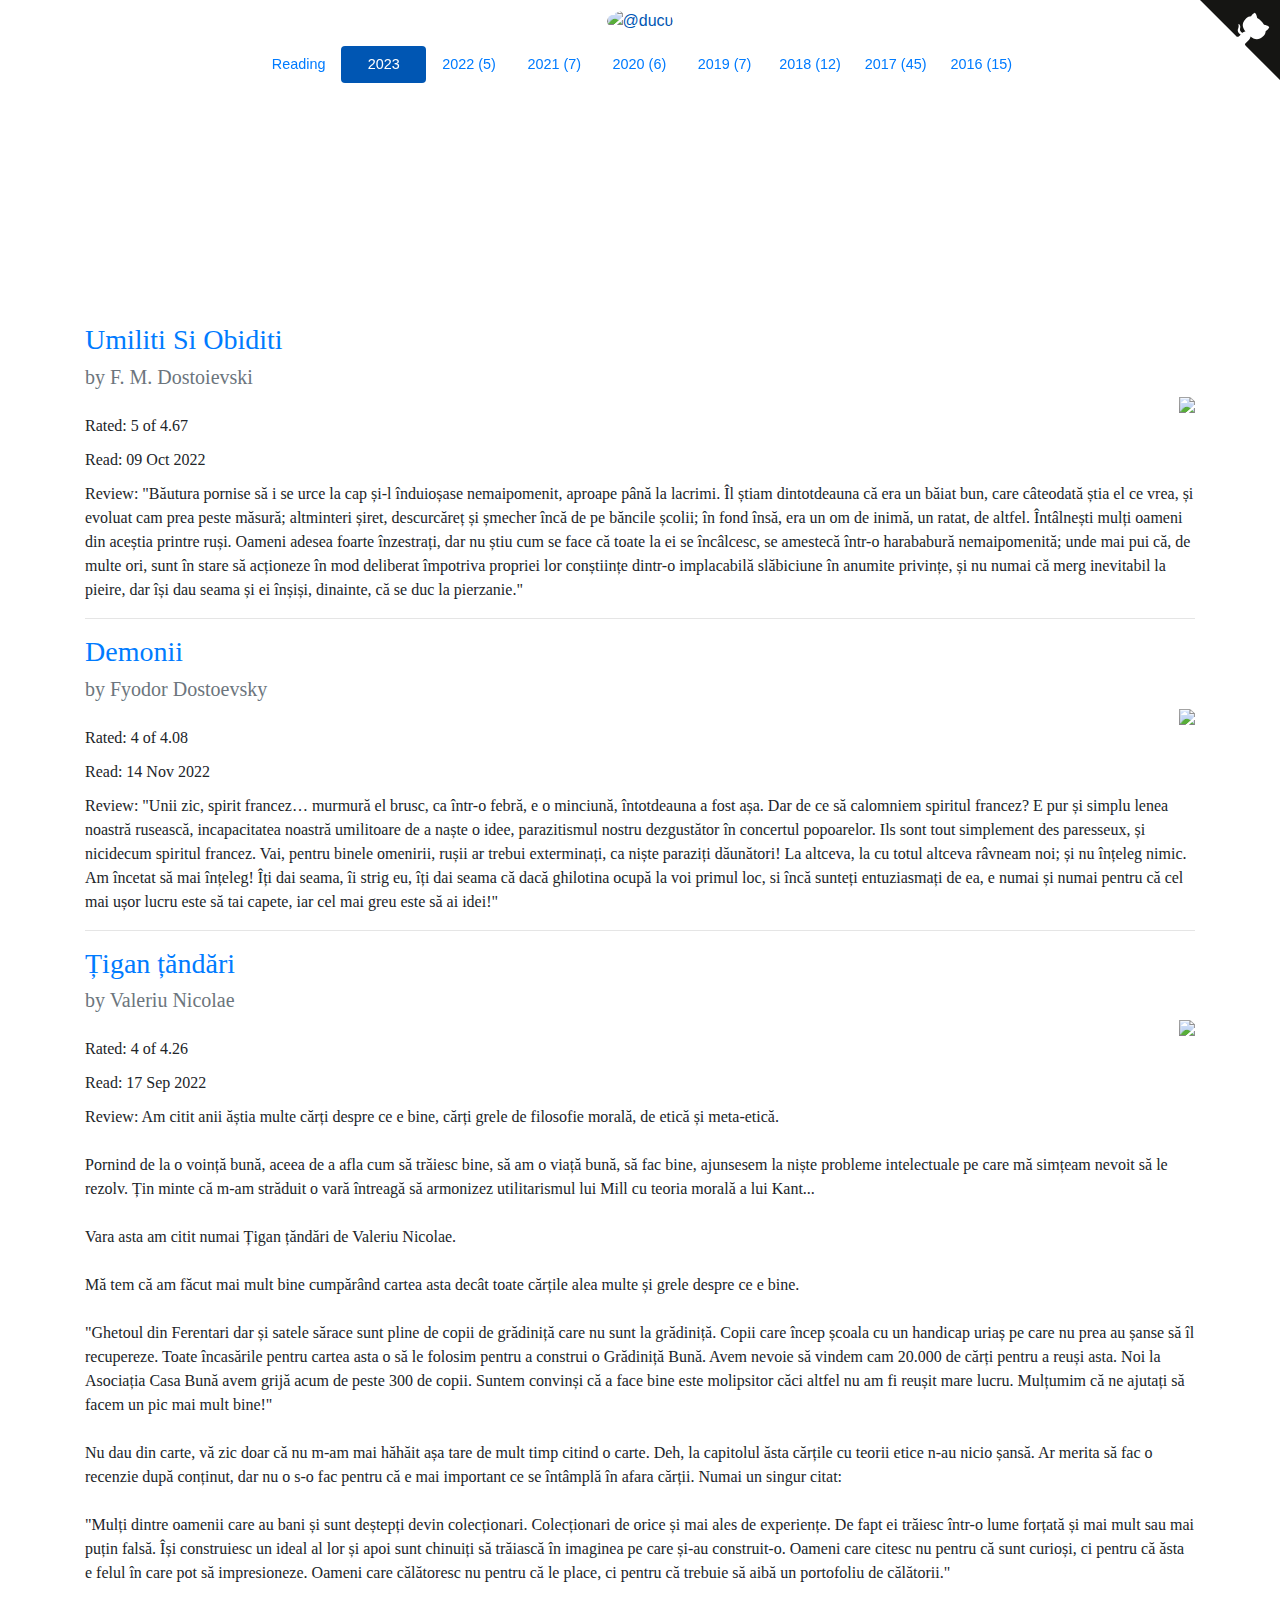
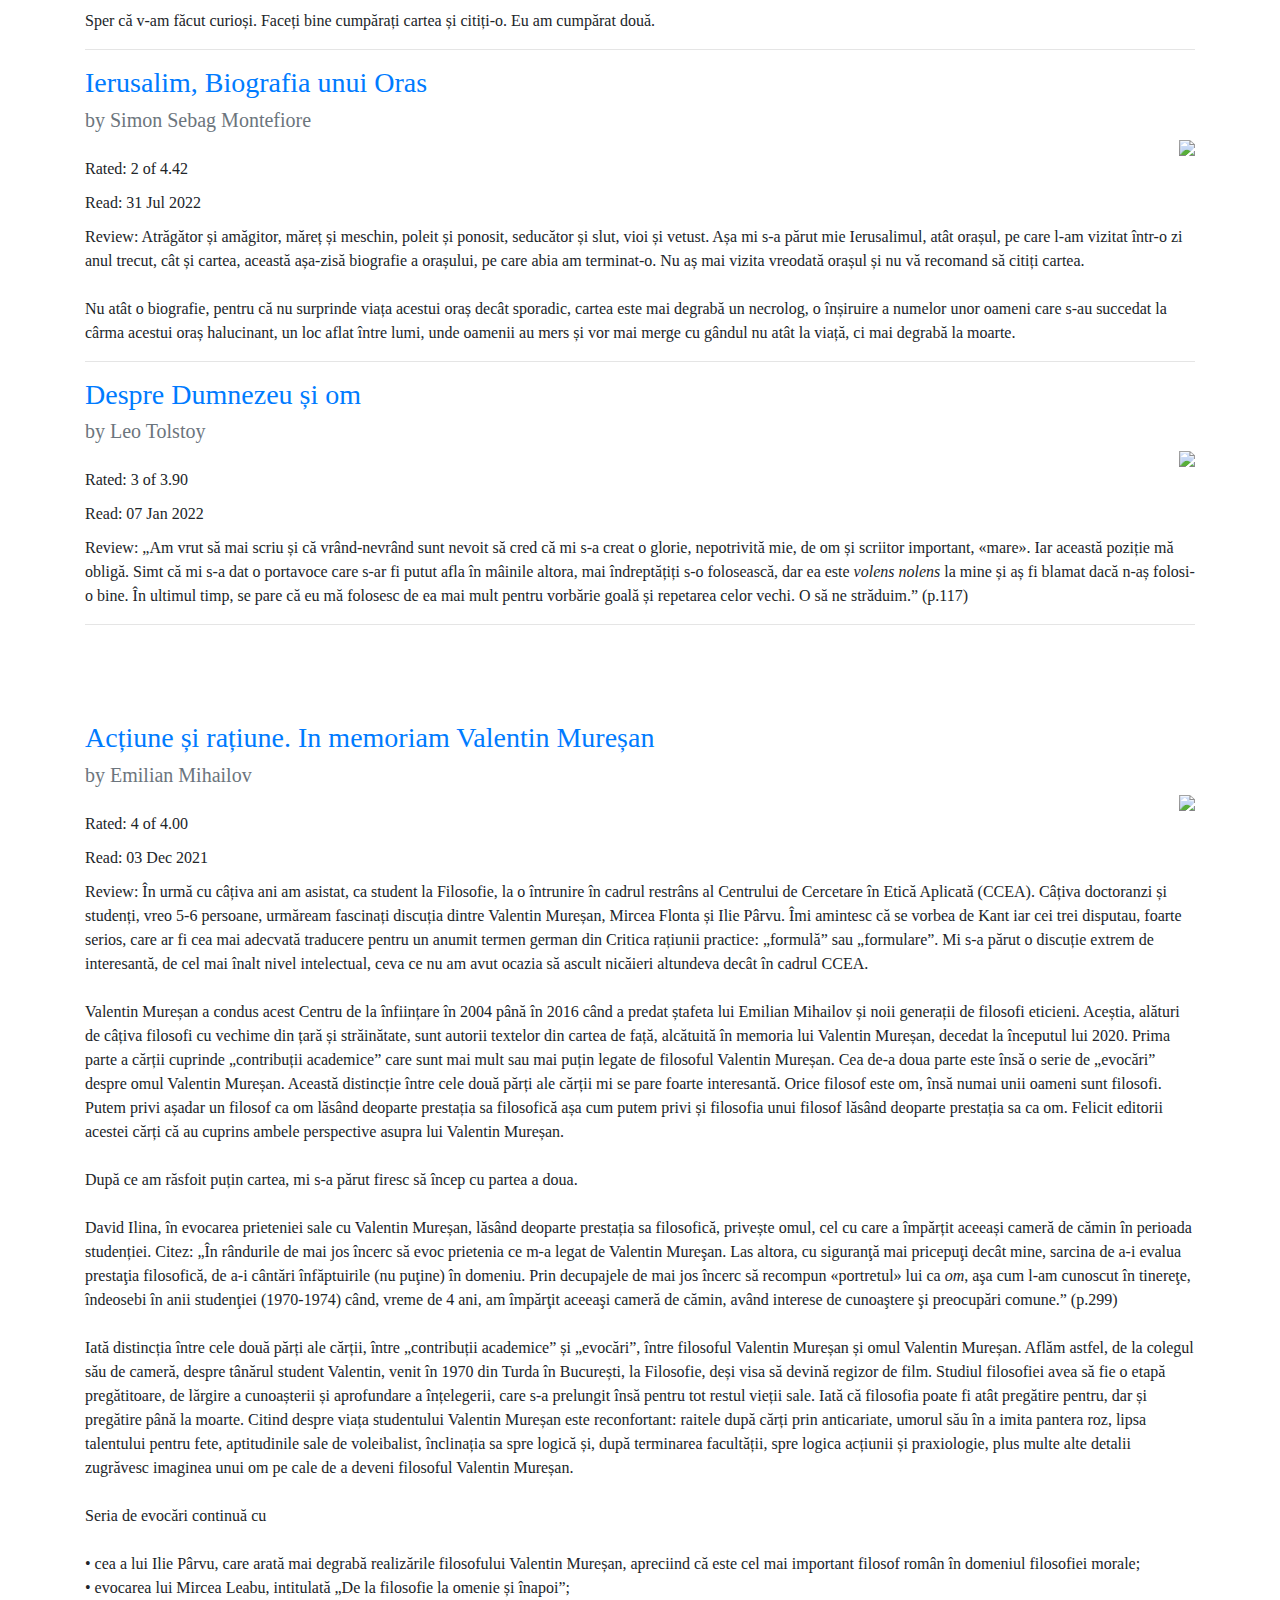
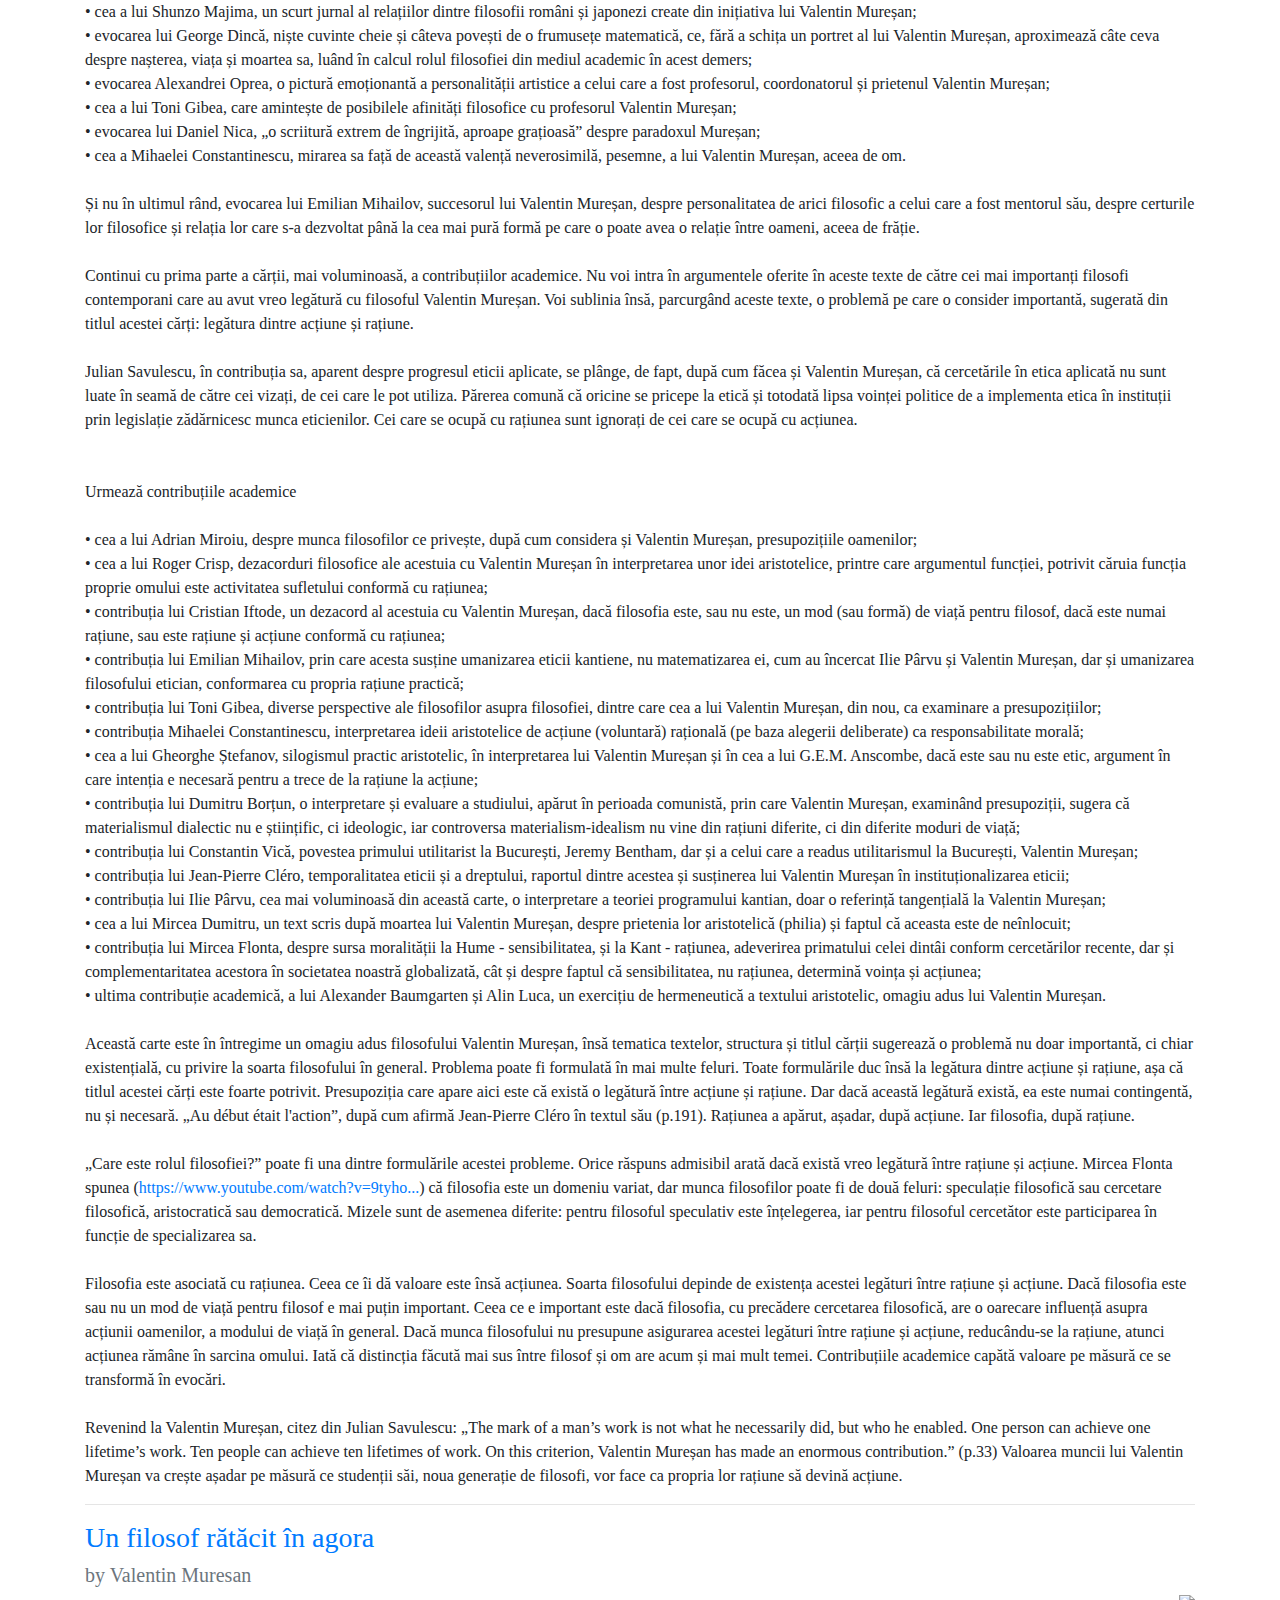
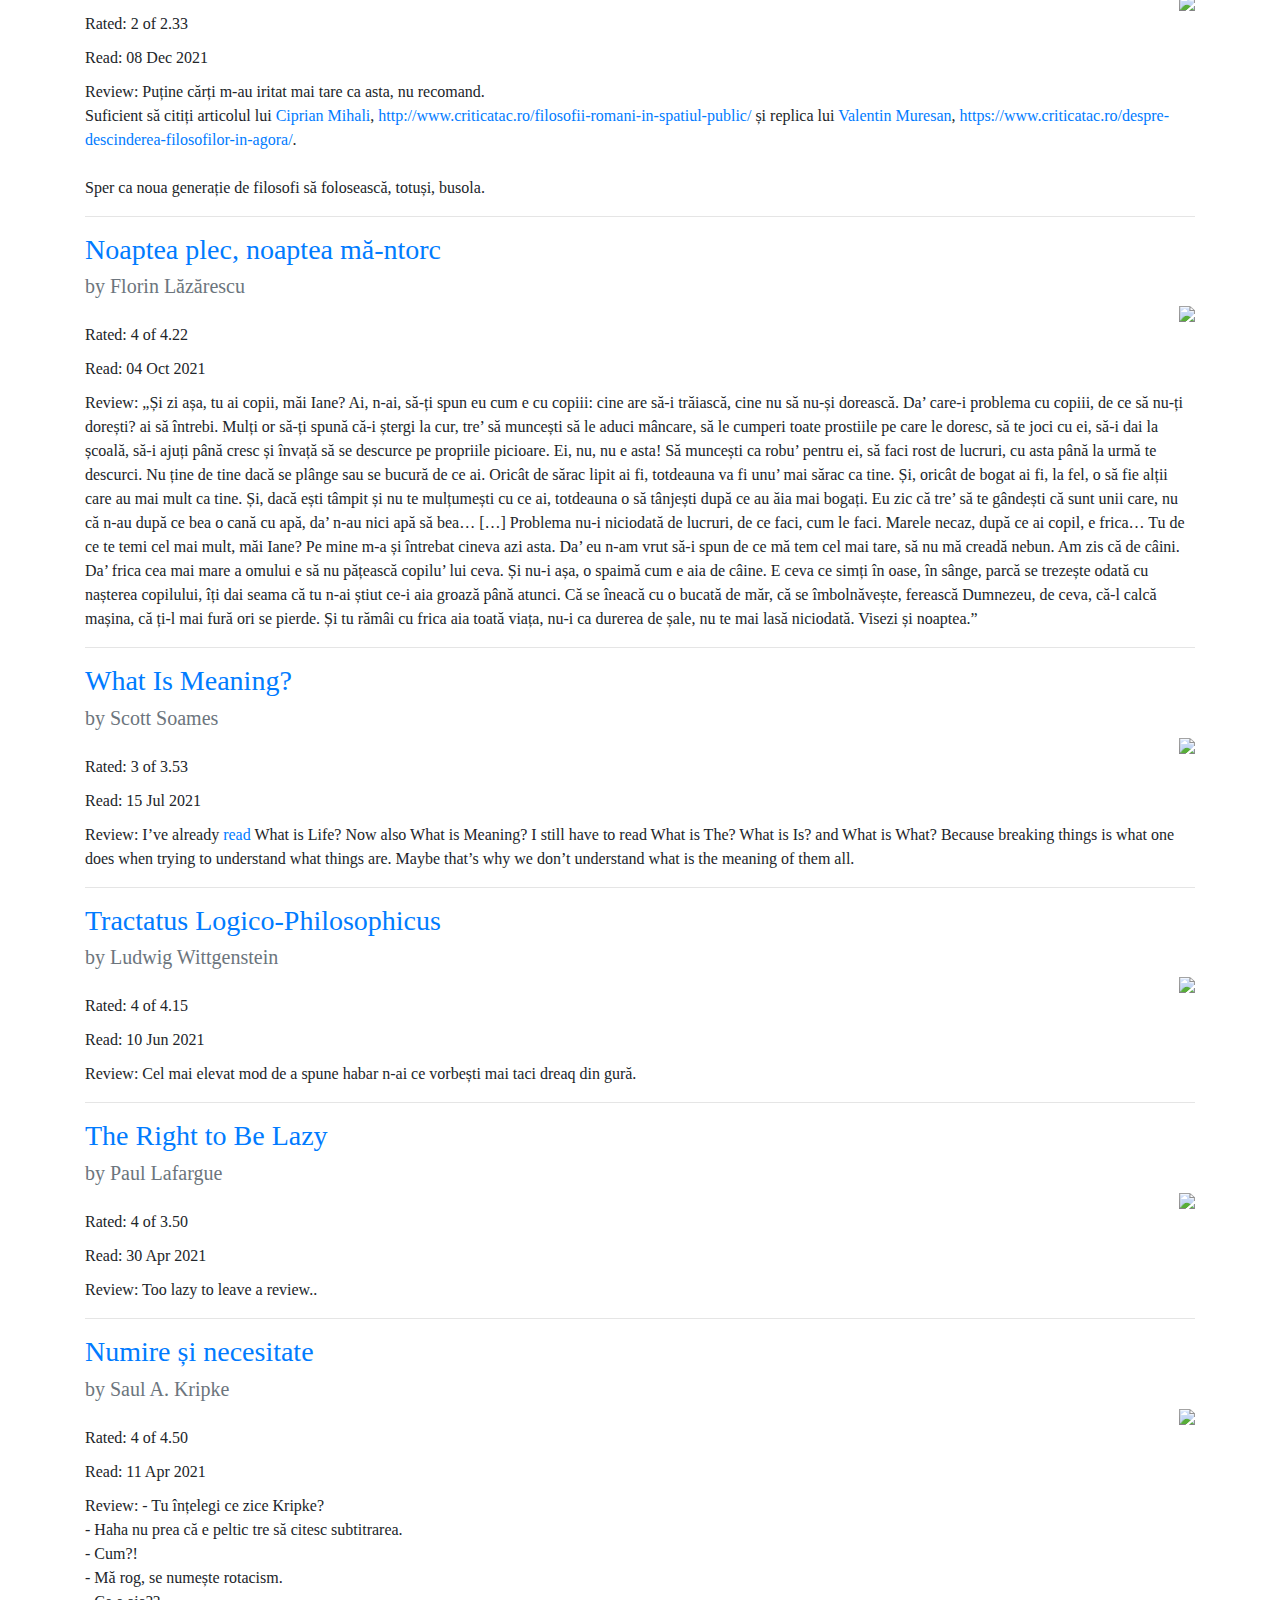
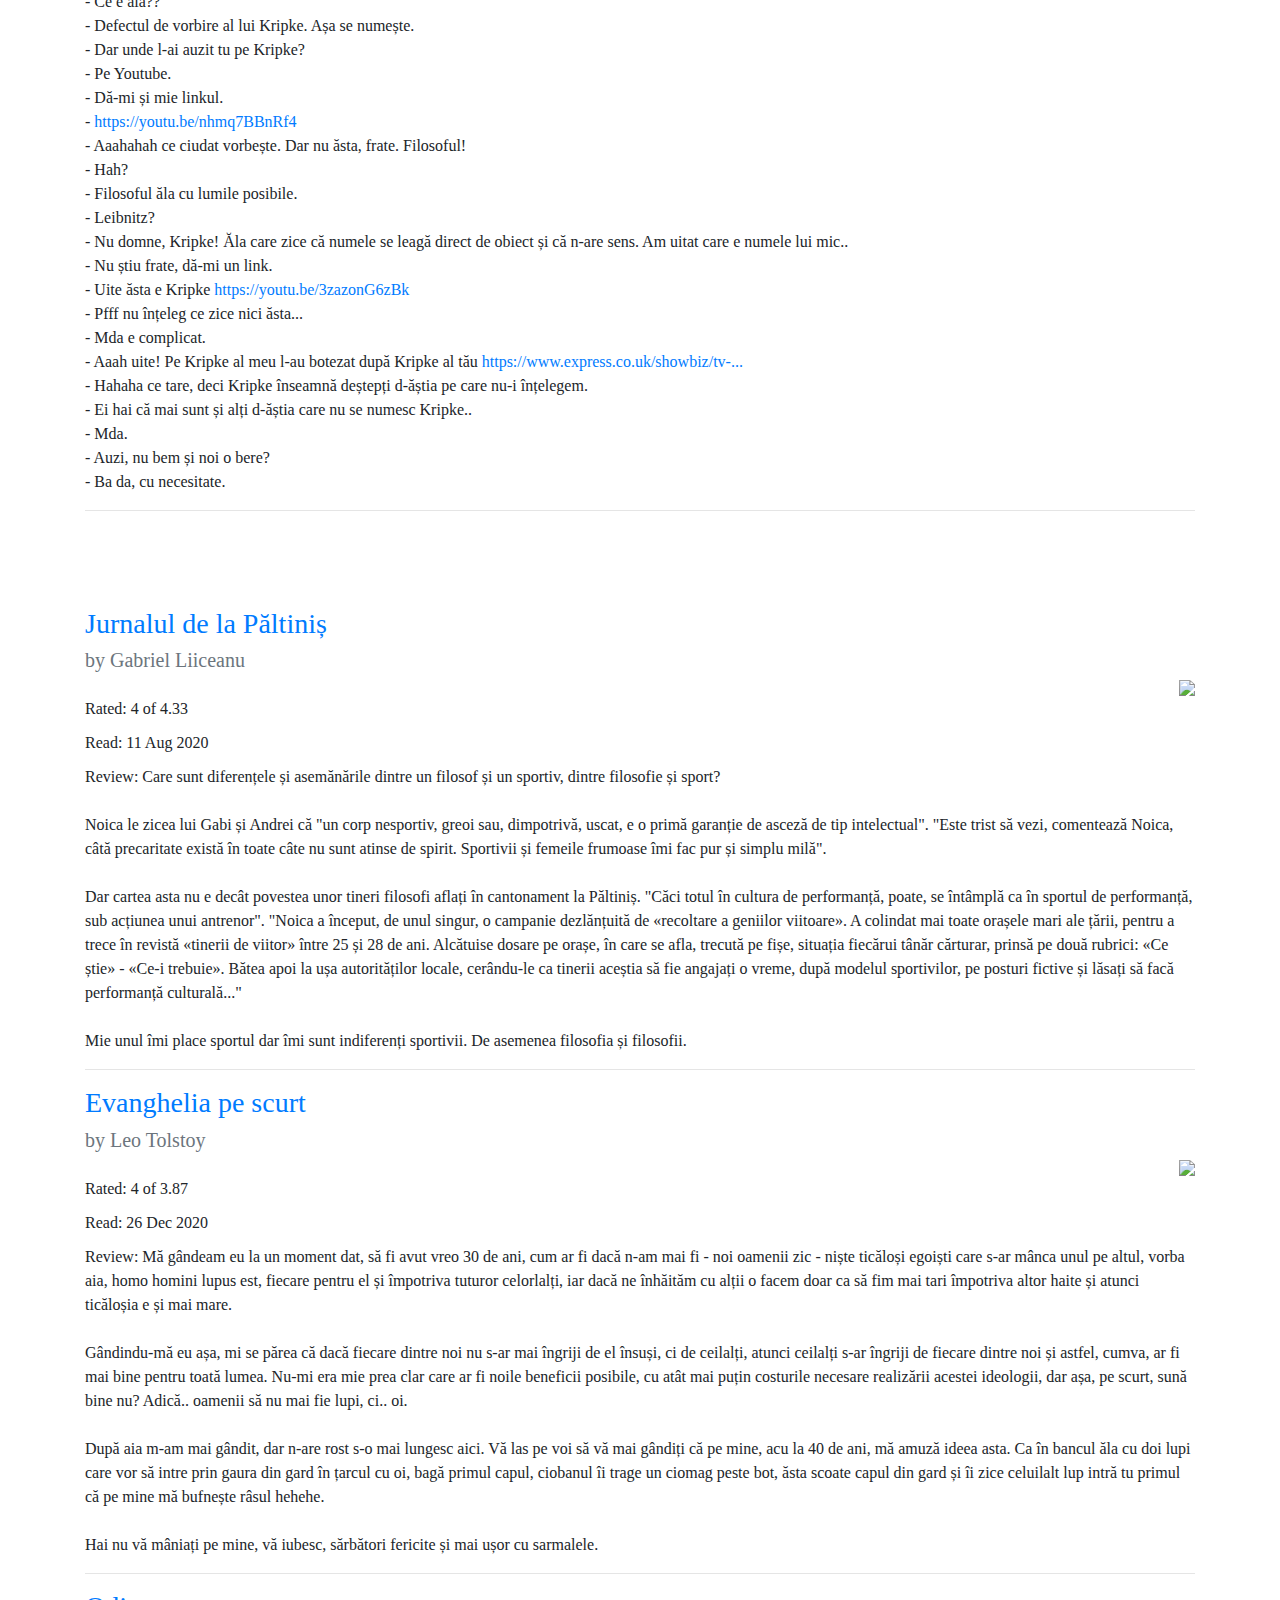
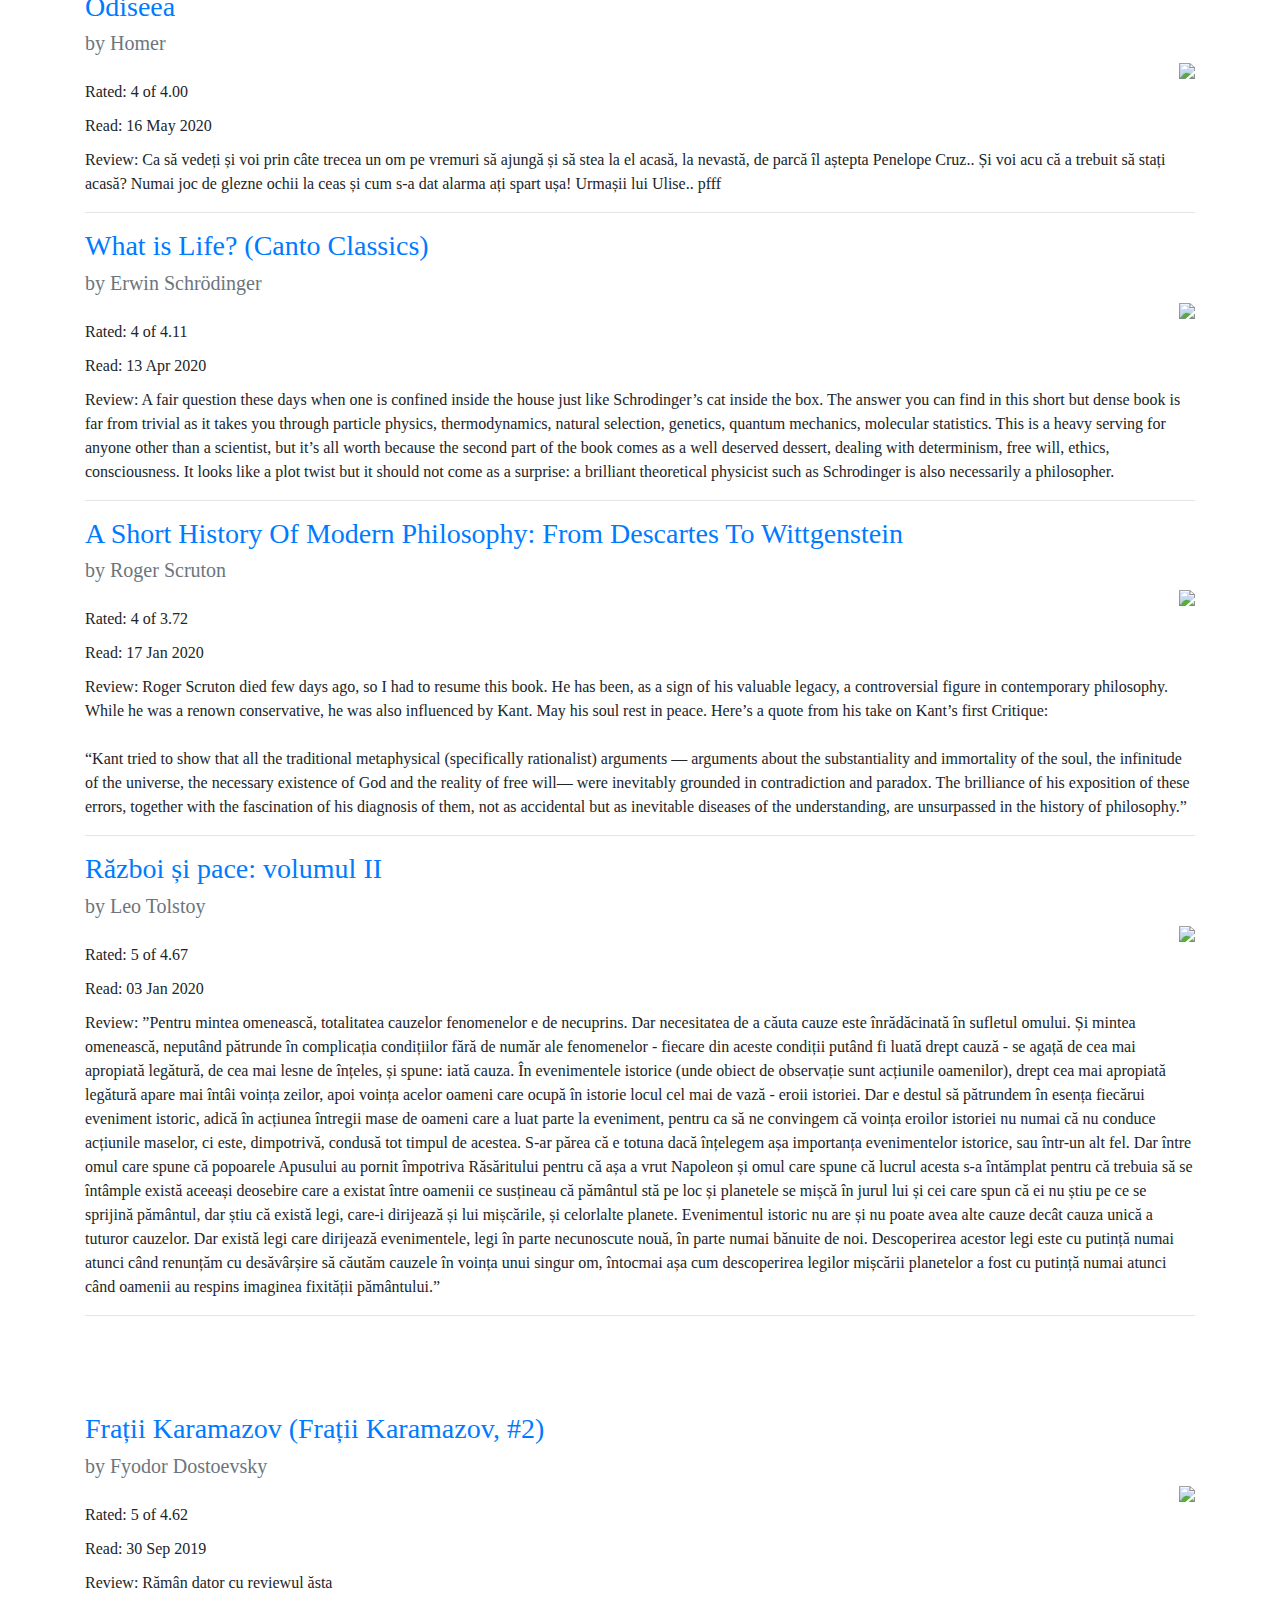
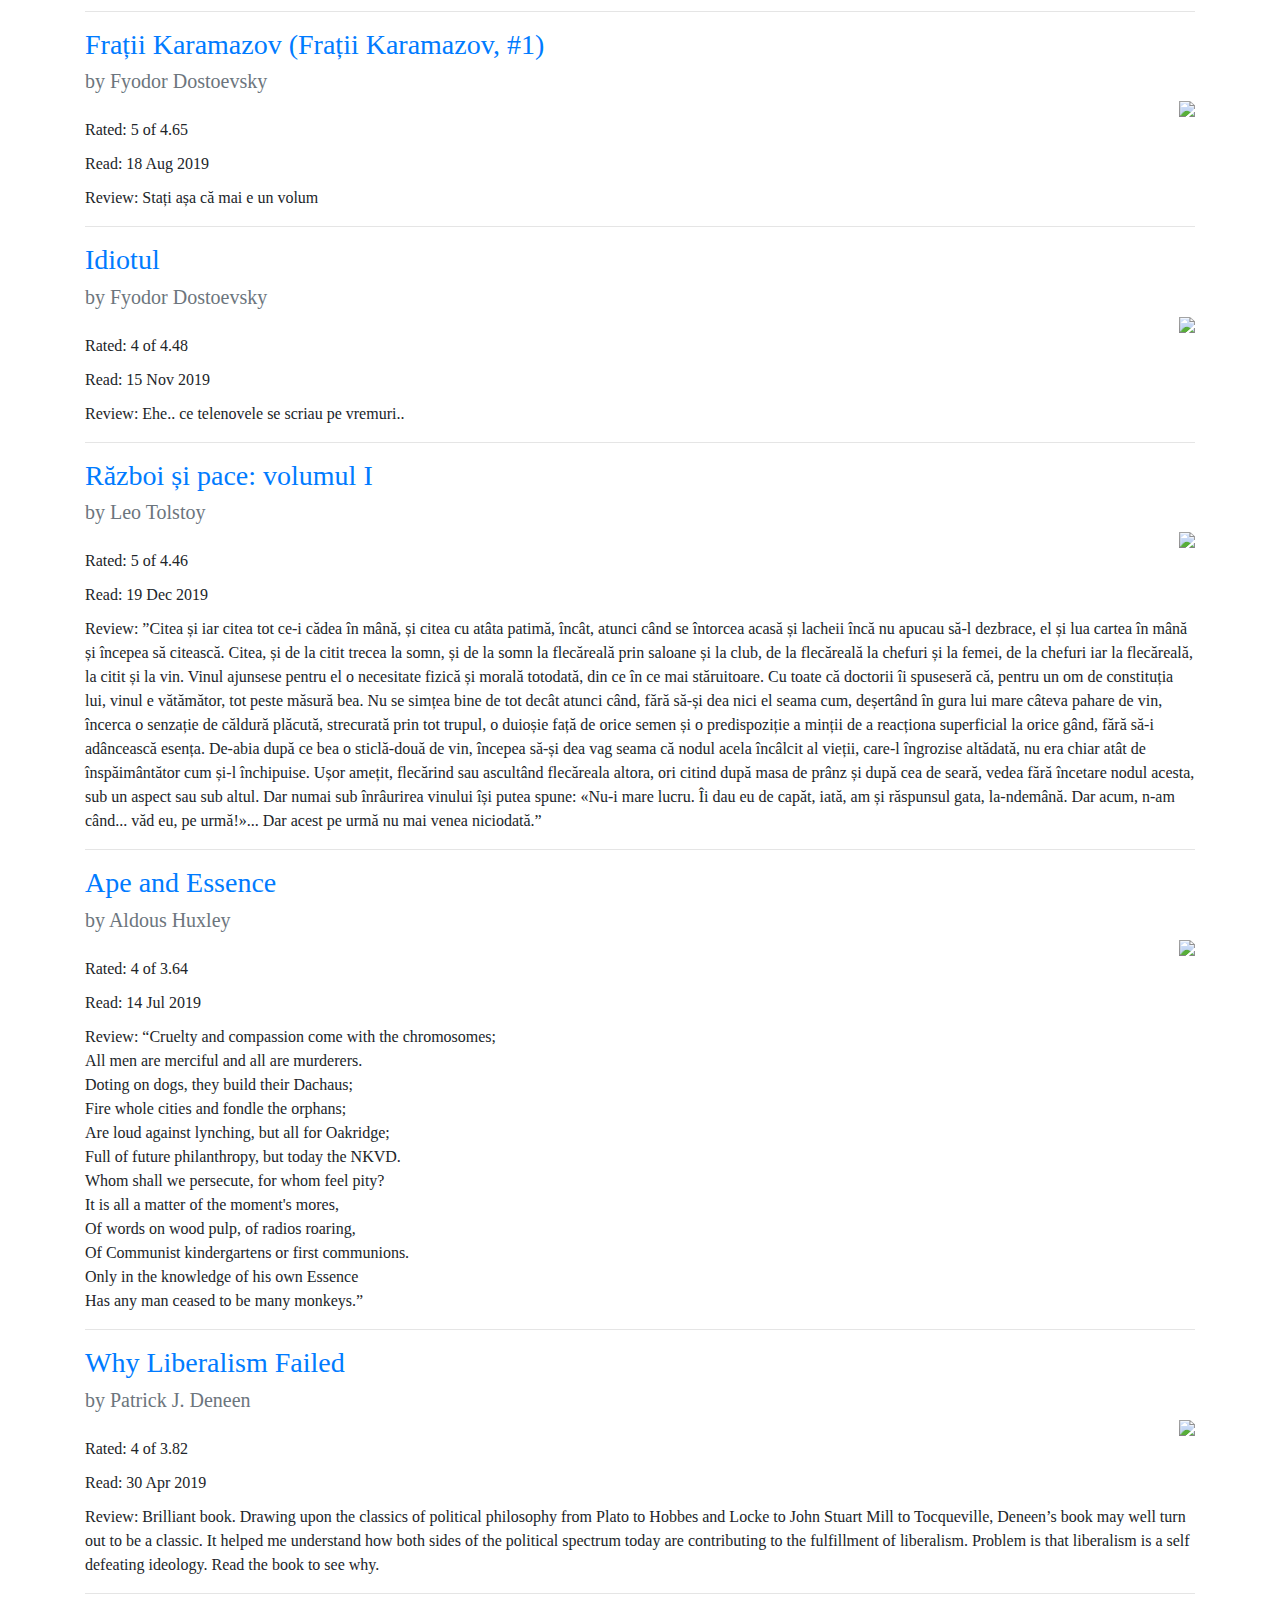
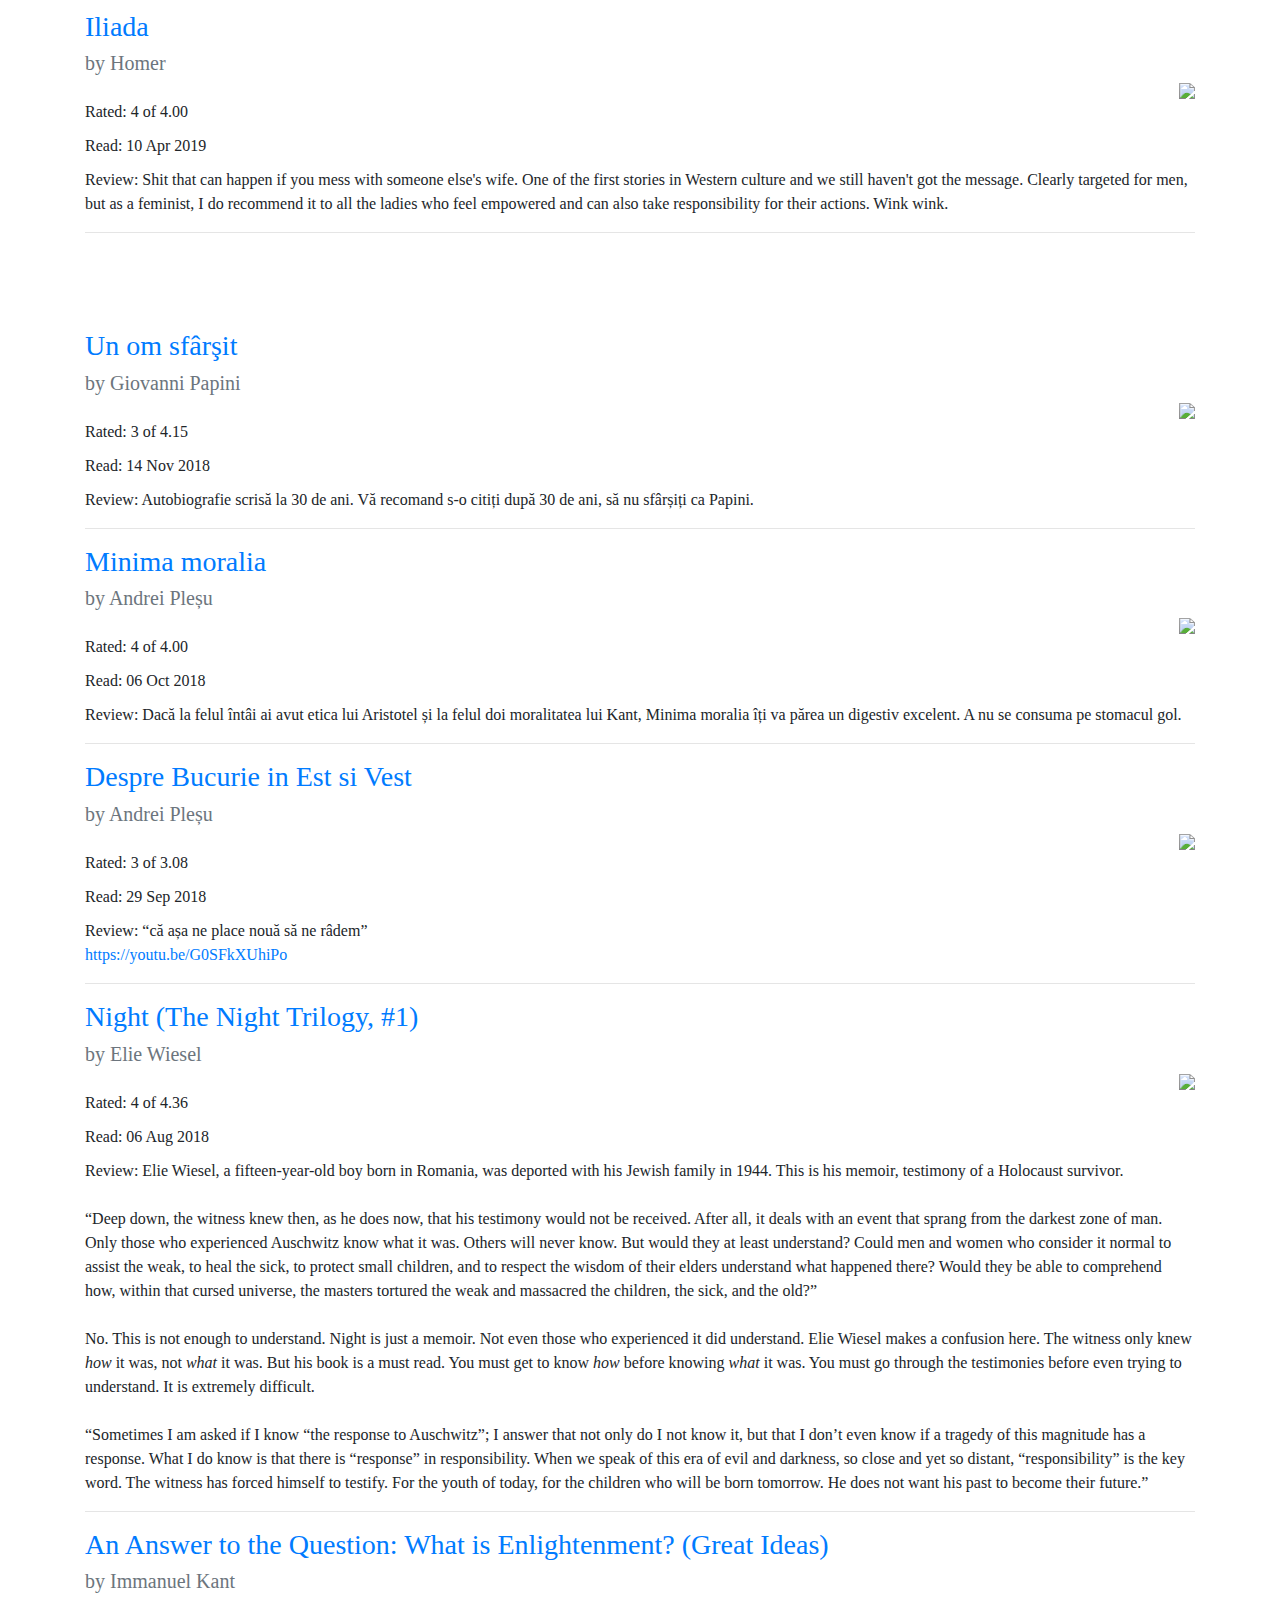
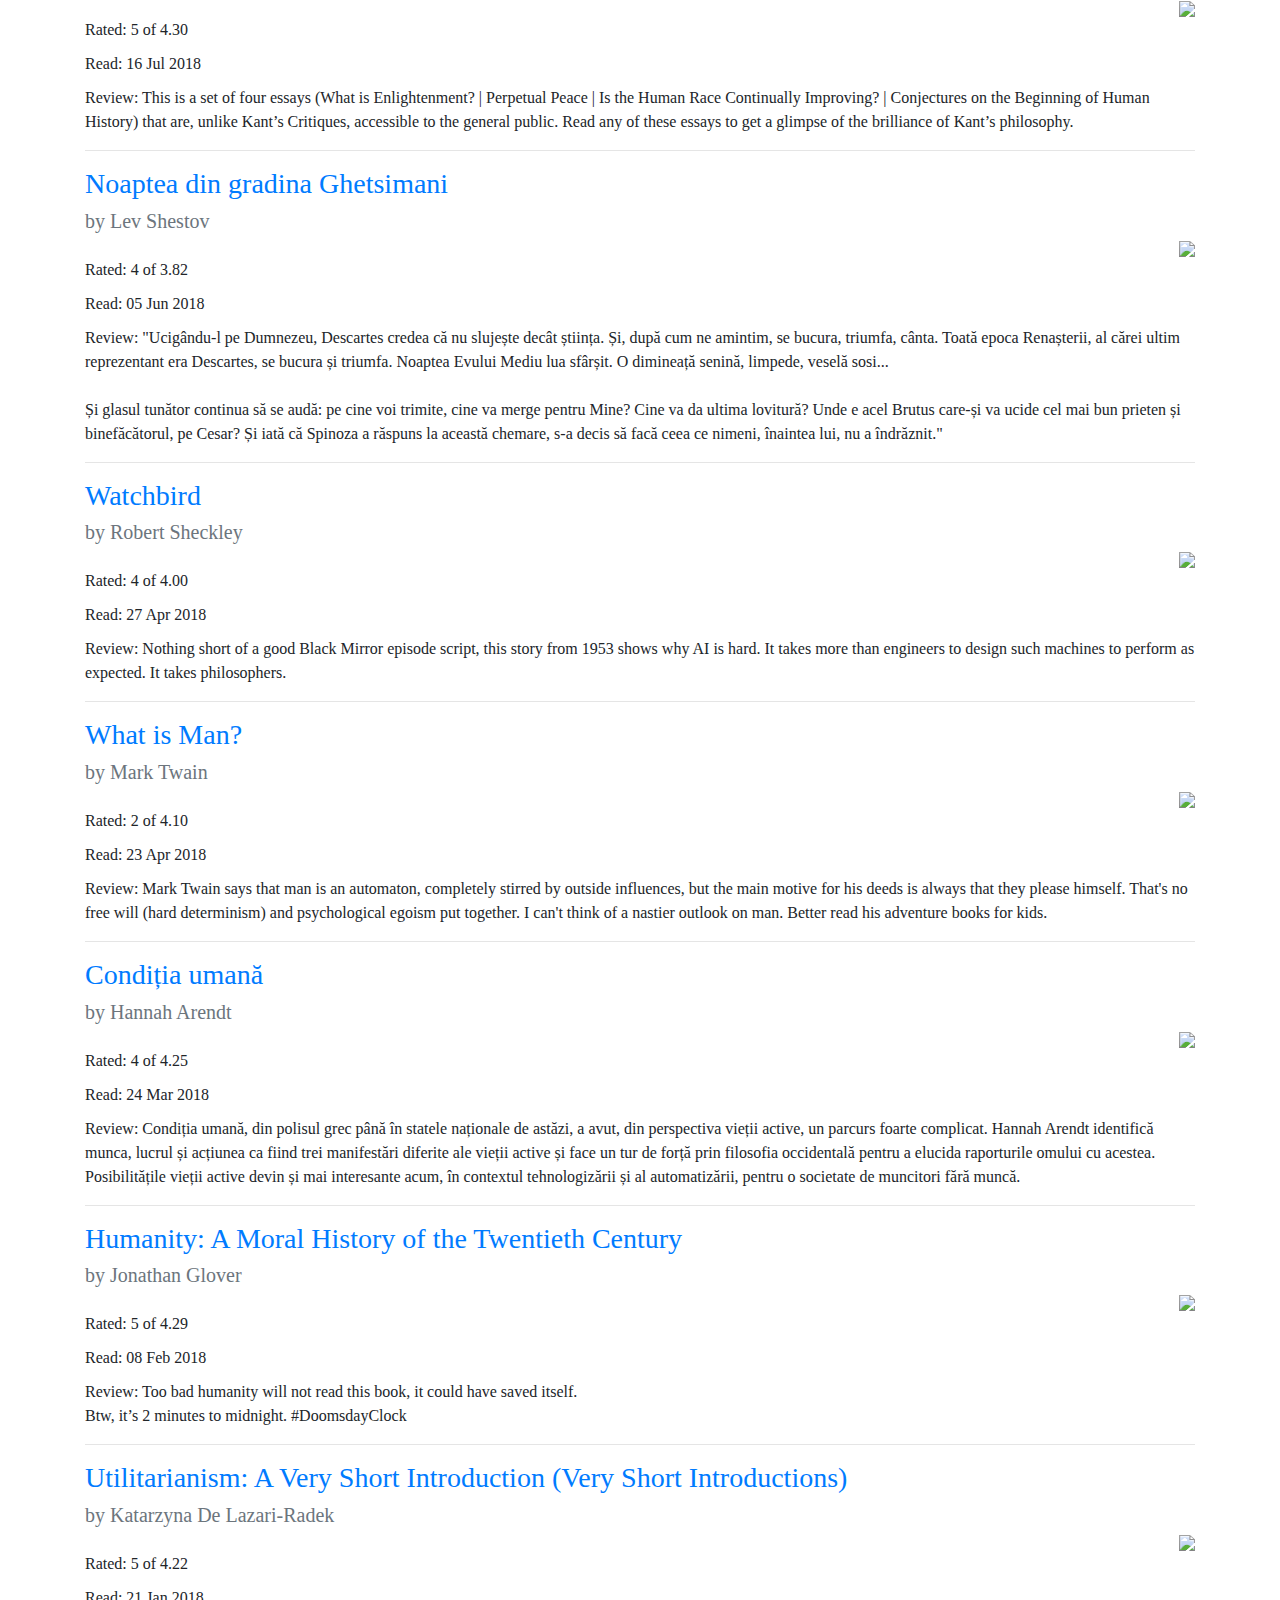
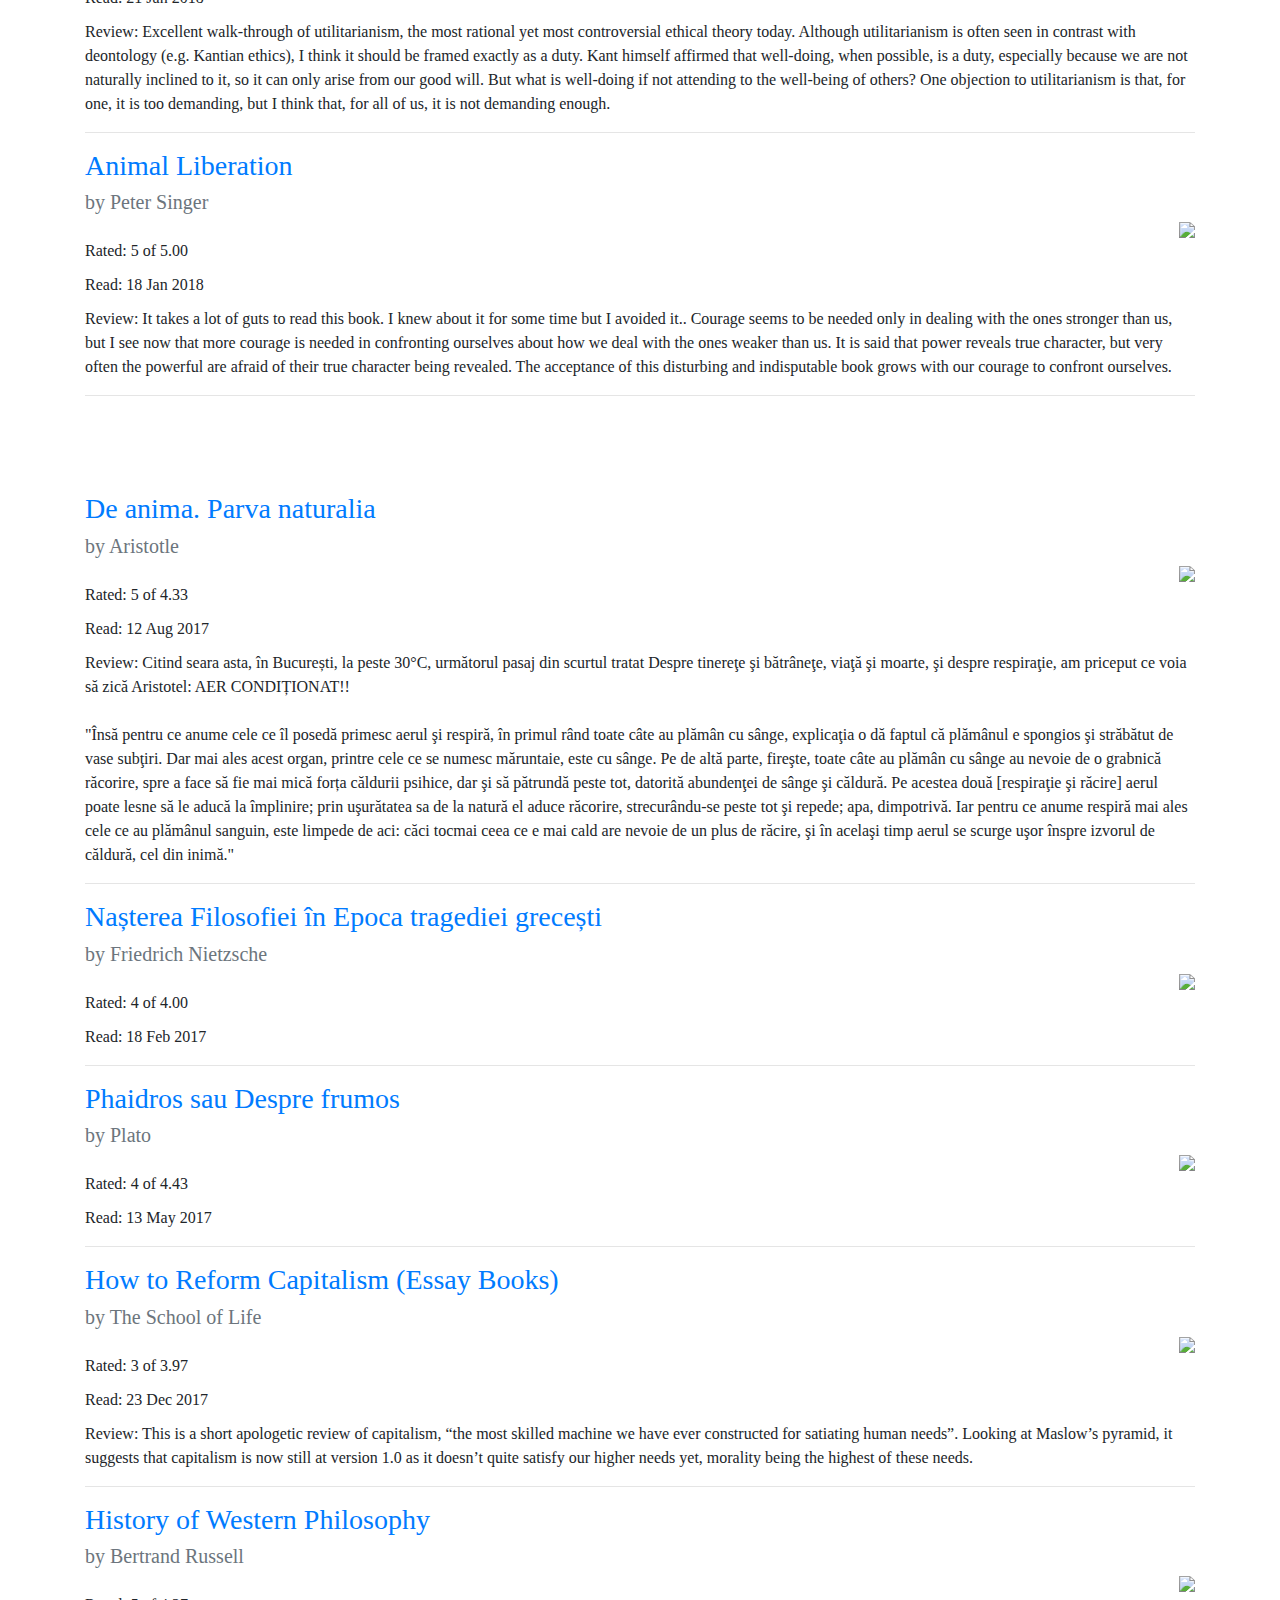
==== index.html @ 692a6566 "Local historical rss data" ====
<!doctype html>
<html lang="en">
  <head>
    <!-- Required meta tags -->
    <meta charset="utf-8">
    <meta name="viewport" content="width=device-width, initial-scale=1, shrink-to-fit=no">
    <meta property="og:title" content="Reads by @ducu">
    <meta property="og:description" content="Beautiful list of what I'm reading and my past reads. Data from Goodreads.">
    <meta property="og:image" content="https://ducu.github.io/reads/reads.png">
    <meta property="og:url" content="https://ducu.github.io/reads">
    <meta name="twitter:card" content="https://ducu.github.io/reads/reads.png">

    <link rel="shortcut icon" href="favicon.ico" type="image/x-icon">
    <link rel="icon" href="favicon.ico" type="image/x-icon">

    <!-- Bootstrap CSS -->
    <link rel="stylesheet" href="https://maxcdn.bootstrapcdn.com/bootstrap/4.0.0/css/bootstrap.min.css" integrity="sha384-Gn5384xqQ1aoWXA+058RXPxPg6fy4IWvTNh0E263XmFcJlSAwiGgFAW/dAiS6JXm" crossorigin="anonymous">
    <link rel="stylesheet" href="css/main.css">
    <title>Reads by @ducu</title>
    <script type="text/javascript">
      function corsProxy(url) {
        return "https://wm84ppmhak.eu-west-1.awsapprunner.com/" + url;
      }
      var template = "templates/items.xsl";
      var data = {
        //// i: ["sectionId", "xmlURL", "text"]
        0: ["currently", corsProxy("https://www.goodreads.com/review/list_rss/7653898?key=jKRjunRbdCP3r1O6CxQ4kJxlqobeeQw9tjQc2JtmMLqhFJBa&shelf=currently-reading"), "Reading"],
        1: ["2016", "data/2016.rss", "2016"],
        2: ["2017", "data/2017.rss", "2017"],
        3: ["2018", "data/2018.rss", "2018"],
        4: ["2019", "data/2019.rss", "2019"],
        5: ["2020", "data/2020.rss", "2020"],
        6: ["2021", "data/2021.rss", "2021"],
        7: ["2022", "data/2022.rss", "2022"],
        8: ["2023", corsProxy("https://www.goodreads.com/review/list_rss/7653898?key=jKRjunRbdCP3r1O6CxQ4kJxlqobeeQw9tjQc2JtmMLqhFJBa&shelf=2023"), "2023"]
      }
    </script>
  </head>
  <body>
    <a href="https://github.com/ducu/reads" class="github" aria-label="Fork me on GitHub">
      <!-- <img style="position: absolute; top: 0; right: 0; border: 0; z-index: 0" src="https://camo.githubusercontent.com/38ef81f8aca64bb9a64448d0d70f1308ef5341ab/68747470733a2f2f73332e616d617a6f6e6177732e636f6d2f6769746875622f726962626f6e732f666f726b6d655f72696768745f6461726b626c75655f3132313632312e706e67" alt="Fork me on GitHub" data-canonical-src="https://s3.amazonaws.com/github/ribbons/forkme_right_darkblue_121621.png"> -->
      <svg style="position: absolute; top: 0; right: 0; border: 0; z-index: 10; fill:#151513; color:#fff;" aria-hidden="true" width="80" height="80" viewBox="0 0 250 250">
        <path d="M0,0 L115,115 L130,115 L142,142 L250,250 L250,0 Z"></path>
        <path d="M128.3,109.0 C113.8,99.7 119.0,89.6 119.0,89.6 C122.0,82.7 120.5,78.6 120.5,78.6 C119.2,72.0 123.4,76.3 123.4,76.3 C127.3,80.9 125.5,87.3 125.5,87.3 C122.9,97.6 130.6,101.9 134.4,103.2" fill="currentColor" style="transform-origin: 130px 106px;"></path>
        <path d="M115.0,115.0 C114.9,115.1 118.7,116.5 119.8,115.4 L133.7,101.6 C136.9,99.2 139.9,98.4 142.2,98.6 C133.8,88.0 127.5,74.4 143.8,58.0 C148.5,53.4 154.0,51.2 159.7,51.0 C160.3,49.4 163.2,43.6 171.4,40.1 C171.4,40.1 176.1,42.5 178.8,56.2 C183.1,58.6 187.2,61.8 190.9,65.4 C194.5,69.0 197.7,73.2 200.1,77.6 C213.8,80.2 216.3,84.9 216.3,84.9 C212.7,93.1 206.9,96.0 205.4,96.6 C205.1,102.4 203.0,107.8 198.3,112.5 C181.9,128.9 168.3,122.5 157.7,114.1 C157.9,116.9 156.7,120.9 152.7,124.9 L141.0,136.5 C139.8,137.7 141.6,141.9 141.8,141.8 Z" fill="currentColor"></path>
      </svg>
    </a>

    <div id="mug" class="text-center">
      <a href="#" class="nav-link">
        <img class="rounded-circle" src="https://avatars3.githubusercontent.com/u/104093?s=40&v=4" title="@ducu" />
      </a>
    </div>

    <header id="header" class="sticky-top container scroll">
      <nav id="nav">
        <ul class="nav nav-pills nav-justified">
          <li id="item-currently" class="nav-item">
            <a class="nav-link" href="#currently">Reading</a>
          </li>
          <li id="item-2023" class="nav-item">
            <a class="nav-link" href="#2023">2023</a>
          </li>
          <li id="item-2022" class="nav-item">
            <a class="nav-link" href="#2022">2022</a>
          </li>
          <li id="item-2021" class="nav-item">
            <a class="nav-link" href="#2021">2021</a>
          </li>
          <li id="item-2020" class="nav-item">
            <a class="nav-link" href="#2020">2020</a>
          </li>
          <li id="item-2019" class="nav-item">
            <a class="nav-link" href="#2019">2019</a>
          </li>
          <li id="item-2018" class="nav-item">
            <a class="nav-link" href="#2018">2018</a>
          </li>
          <li id="item-2017" class="nav-item">
            <a class="nav-link" href="#2017">2017</a>
          </li>
          <li id="item-2016" class="nav-item">
            <a class="nav-link" href="#2016">2016</a>
          </li>
        </ul>
      </nav>
    </header>

    <div id="loading">
      <img class="position-absolute center" src="img/loading.gif" alt="..." />
      <!-- <p><small>Loading data from Goodreads</small><p> -->
    </div>

    <div id="sections" class="container">
      <div id="currently" class="section"></div>
      <div id="2023" class="section"></div>
      <div id="2022" class="section"></div>
      <div id="2021" class="section"></div>
      <div id="2020" class="section"></div>
      <div id="2019" class="section"></div>
      <div id="2018" class="section"></div>
      <div id="2017" class="section"></div>
      <div id="2016" class="section"></div>
    </div>

    <footer id="footer" class="fixed-bottom">
    </footer>

    <!-- Optional JavaScript -->
    <!-- jQuery first, then Popper.js, then Bootstrap JS -->
    <script src="https://ajax.googleapis.com/ajax/libs/jquery/3.2.1/jquery.min.js"></script>
    <!--<script src="https://code.jquery.com/jquery-3.2.1.slim.min.js" integrity="sha384-KJ3o2DKtIkvYIK3UENzmM7KCkRr/rE9/Qpg6aAZGJwFDMVNA/GpGFF93hXpG5KkN" crossorigin="anonymous"></script>-->
    <script src="https://cdnjs.cloudflare.com/ajax/libs/popper.js/1.12.9/umd/popper.min.js" integrity="sha384-ApNbgh9B+Y1QKtv3Rn7W3mgPxhU9K/ScQsAP7hUibX39j7fakFPskvXusvfa0b4Q" crossorigin="anonymous"></script>
    <script src="https://maxcdn.bootstrapcdn.com/bootstrap/4.0.0/js/bootstrap.min.js" integrity="sha384-JZR6Spejh4U02d8jOt6vLEHfe/JQGiRRSQQxSfFWpi1MquVdAyjUar5+76PVCmYl" crossorigin="anonymous"></script>

    <script type="text/javascript">
      $(document).ajaxStart(function() {
        $("#loading").show();
      });

      $(document).ajaxStop(function() {
        $("body").scrollspy({ target: "#nav", offset: 200 })
        $("#loading").css("visibility", "hidden"); // hide(); // last time
      });

      $.get(template, function(xslDoc) {
        var xslProcessor = new XSLTProcessor();
        xslProcessor.importStylesheet(xslDoc);

        var xmlRequests = $.map(data,
          function(a, i) { return $.get(a[1]); });
        var showData = new Array();
        var showDataFactory = function(data, i) {
          return function(xmlDoc) {
            var sectionId = data[i][0];
            var text = data[i][2];
            var fragment = xslProcessor.transformToFragment(xmlDoc, document);
            var count = fragment.firstChild.childElementCount;

            $("#item-" + sectionId + " a").text(
              text + " " + "(" + count + ")");
            $("#" + sectionId).append(fragment);
          }
        }

        for (var i = 0; i < xmlRequests.length; i++) {
          showData[i] = showDataFactory(data, i);
          xmlRequests[i].done(showData[i]);
        }
      });
    </script>
  </body>
</html>
---- css/main.css ----
/*
 * General
 * --------------------------------------------------
 */
body {
  position: relative;
}
.center {
  left: 0;
  right: 0;
  margin: auto;
}
.clear {
  clear: both;
}
/*
 * Header
 * --------------------------------------------------
 */
#header {
  z-index: 1;
  /* width: 100%; */
  padding: 5px;
  background-color: rgba(255,255,255,0.95);
}
#nav {
  max-width: 768px;
  margin: 0 auto;
  font-size: .9rem;
}
.nav {
  flex-wrap: nowrap;
}
.nav-link {
  padding: .5rem .75rem;
}
.nav-pills .nav-link.active, .nav-pills .show > .nav-link {
  background-color: #0056b3;
}
/*
https://iamsteve.me/blog/entry/horizontal-scrolling-responsive-menu
*/
.scroll {
  white-space: nowrap !important;
  overflow-x: auto !important;
  -webkit-overflow-scrolling: touch !important;
  -ms-overflow-style: -ms-autohiding-scrollbar !important;
}
.scroll::-webkit-scrollbar {
  display: none !important;
}
/*
 * Section
 * --------------------------------------------------
*/
#sections {
}
.section {
  padding-top: 75px;
  padding-bottom: 5px;
}
.items {
  list-style: none;
  -webkit-padding-start: 0;
}
/*
 * Item
 * --------------------------------------------------
*/
.item {
  font-family: "Merriweather", Georgia, "Times New Roman", serif;
}
.item img {
  float: right;
}
.item p {
  margin-bottom: 10px;
}
.item img {
  padding-left: 5px;
}
.about {
  margin-top: 25px;
}
.author_name {
  color: #6c757d;
}
/*
 * Footer
 * --------------------------------------------------
 */
#footer {
}

@media (prefers-color-scheme: dark) {
  body {
    background: #202224;
    color: #eee;
  }
  #header {
    background-color: rgba(32,34,36,0.95);
  }
}
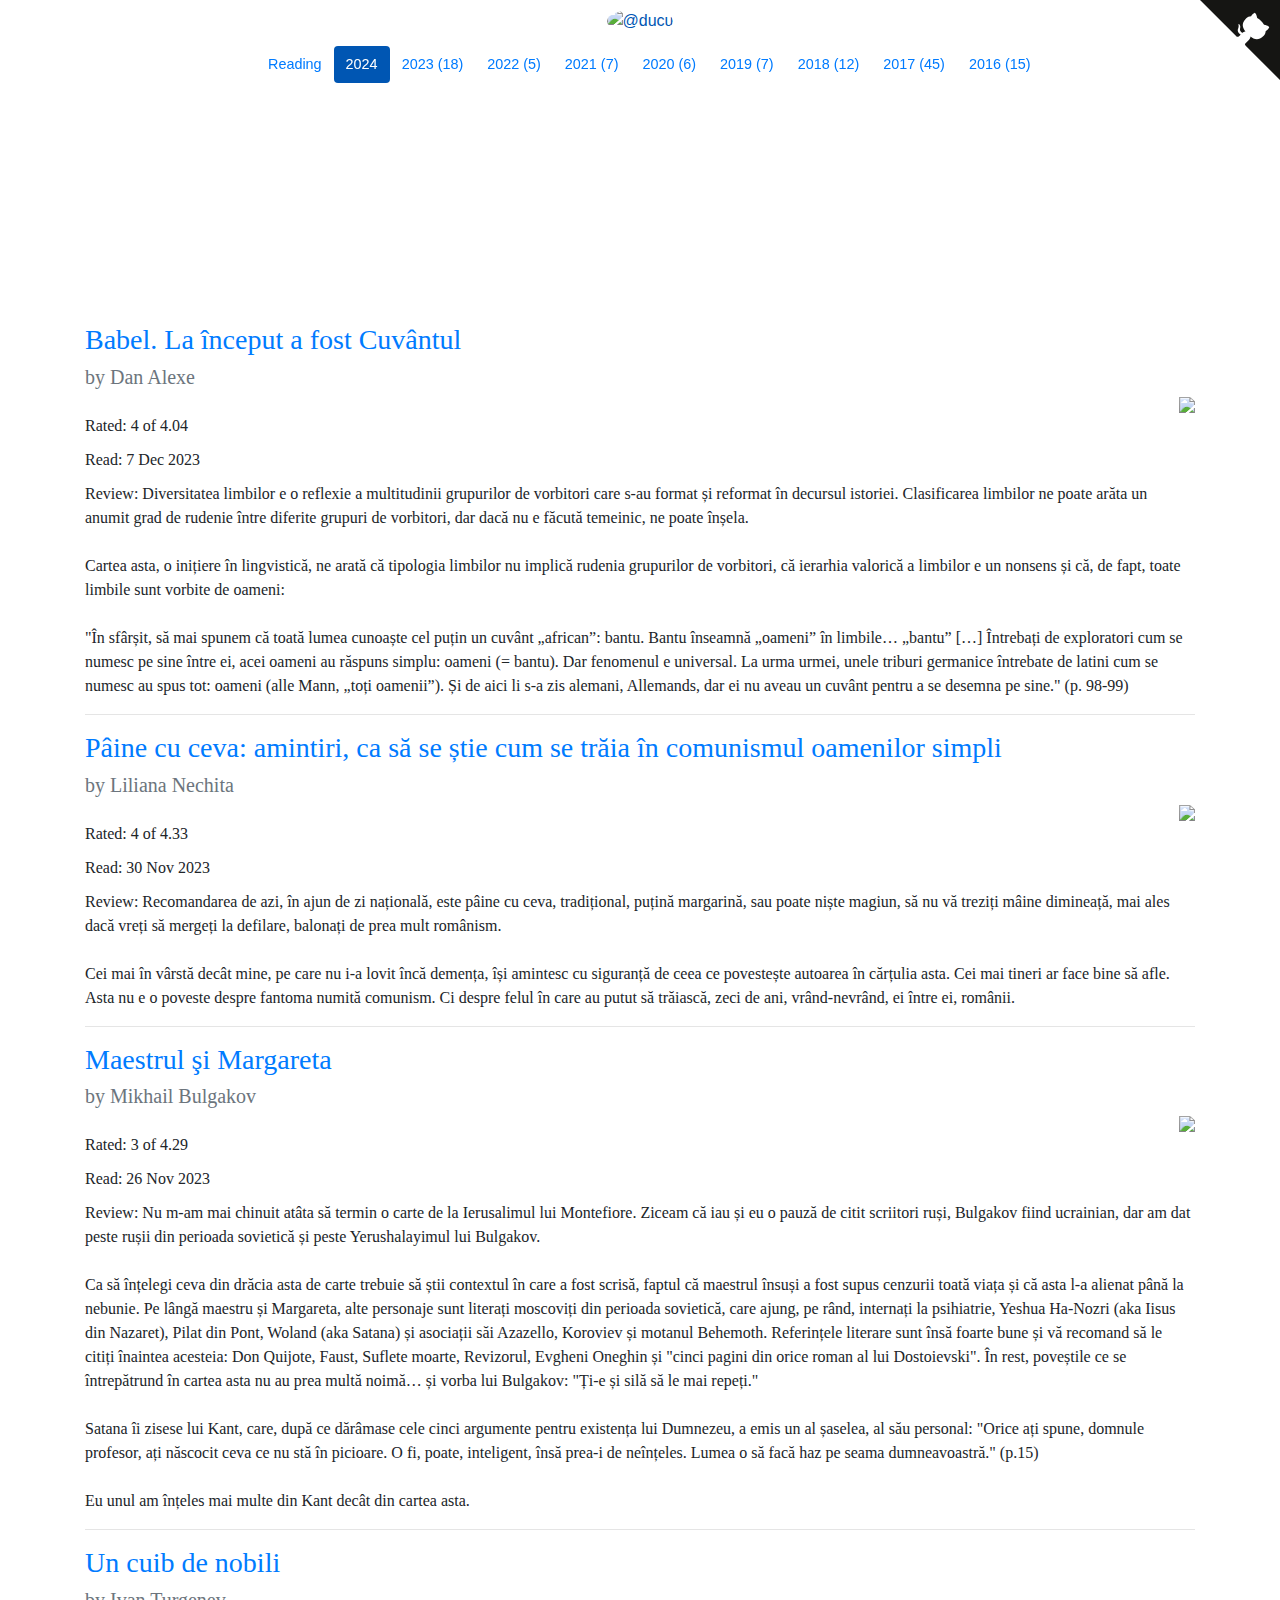
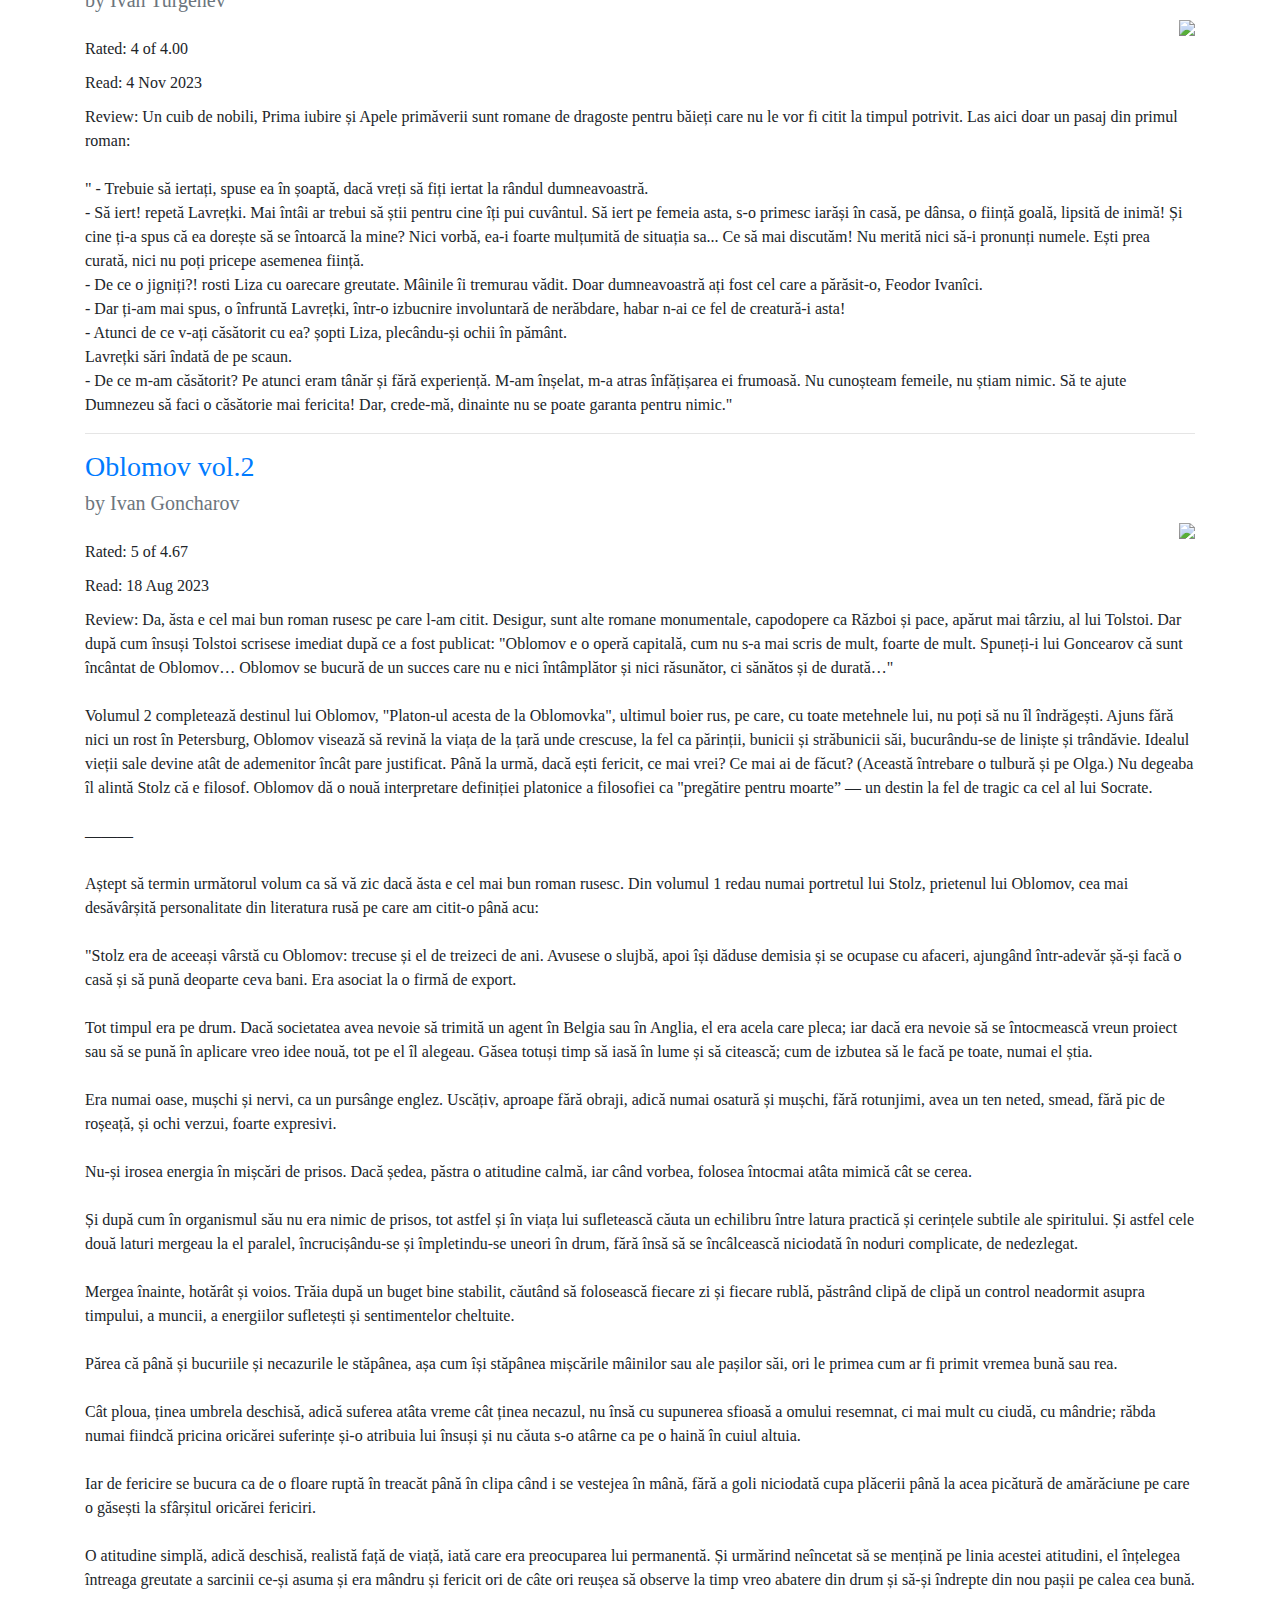
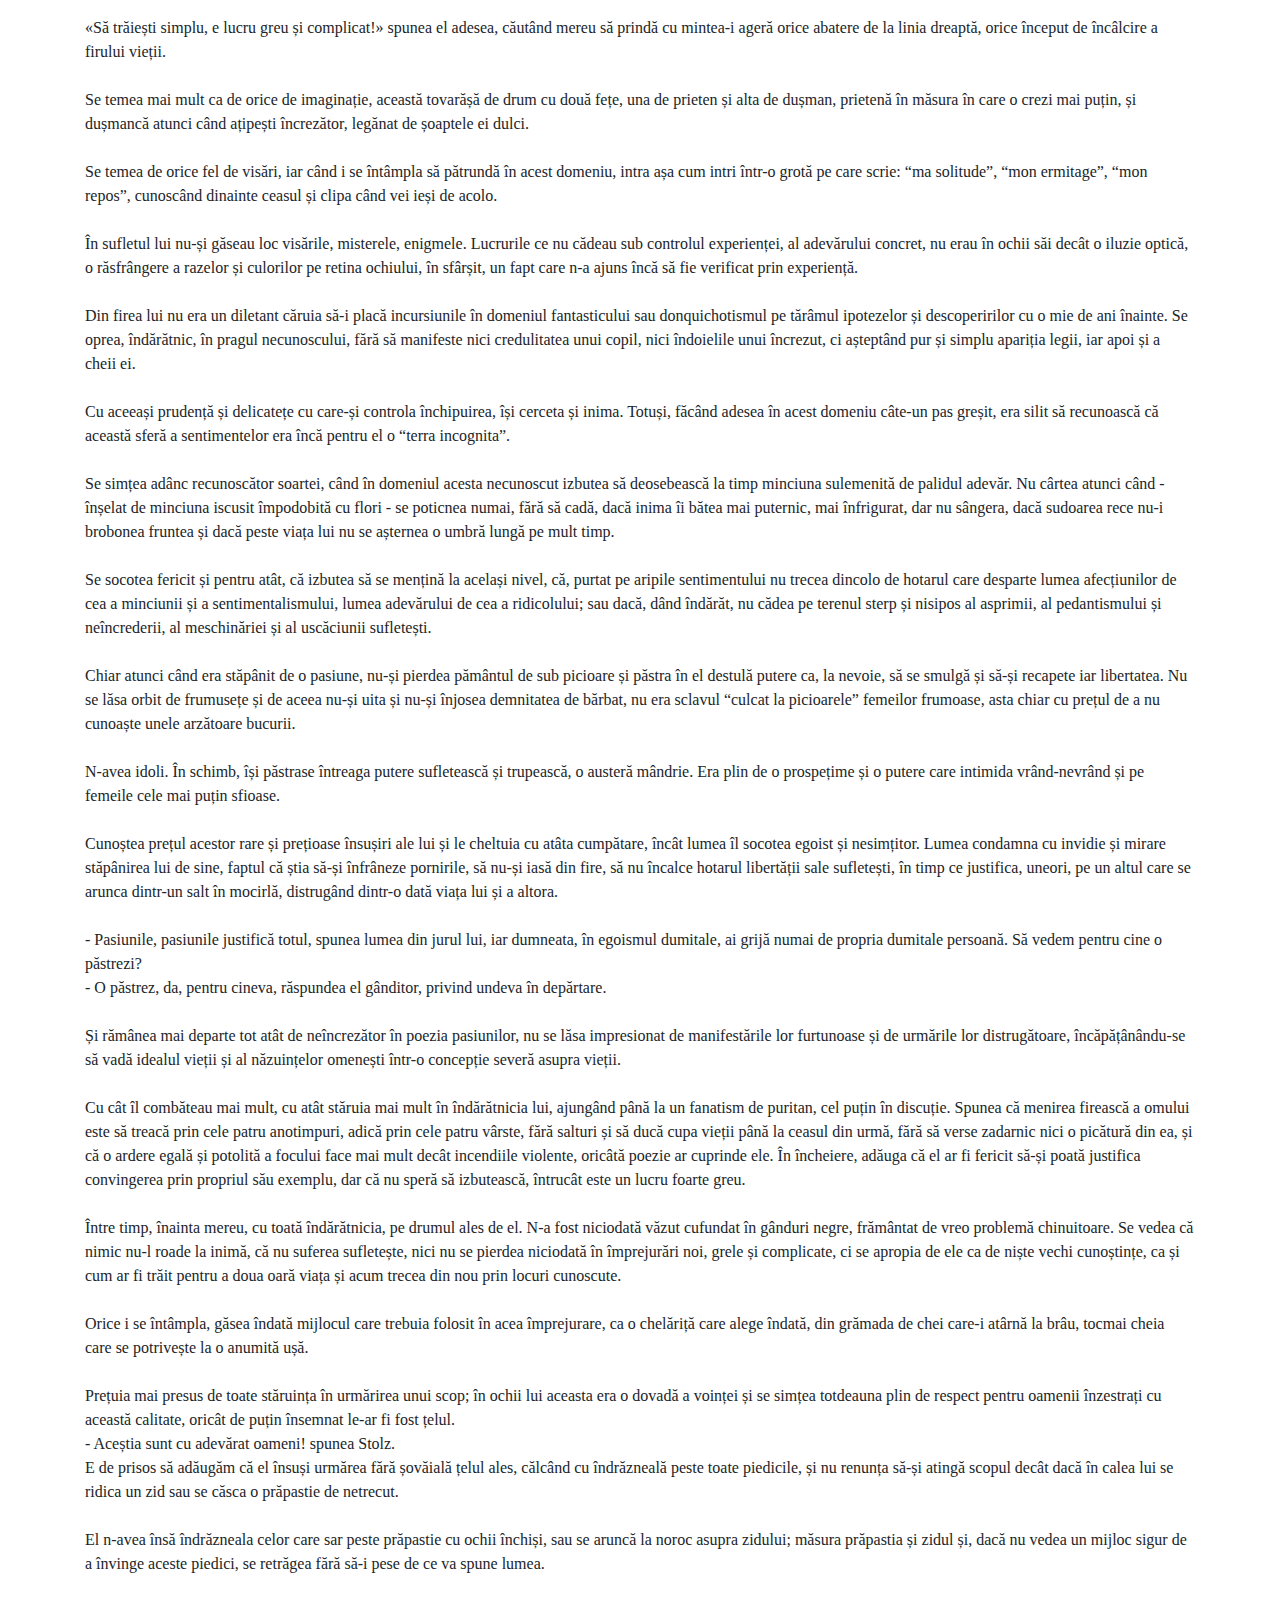
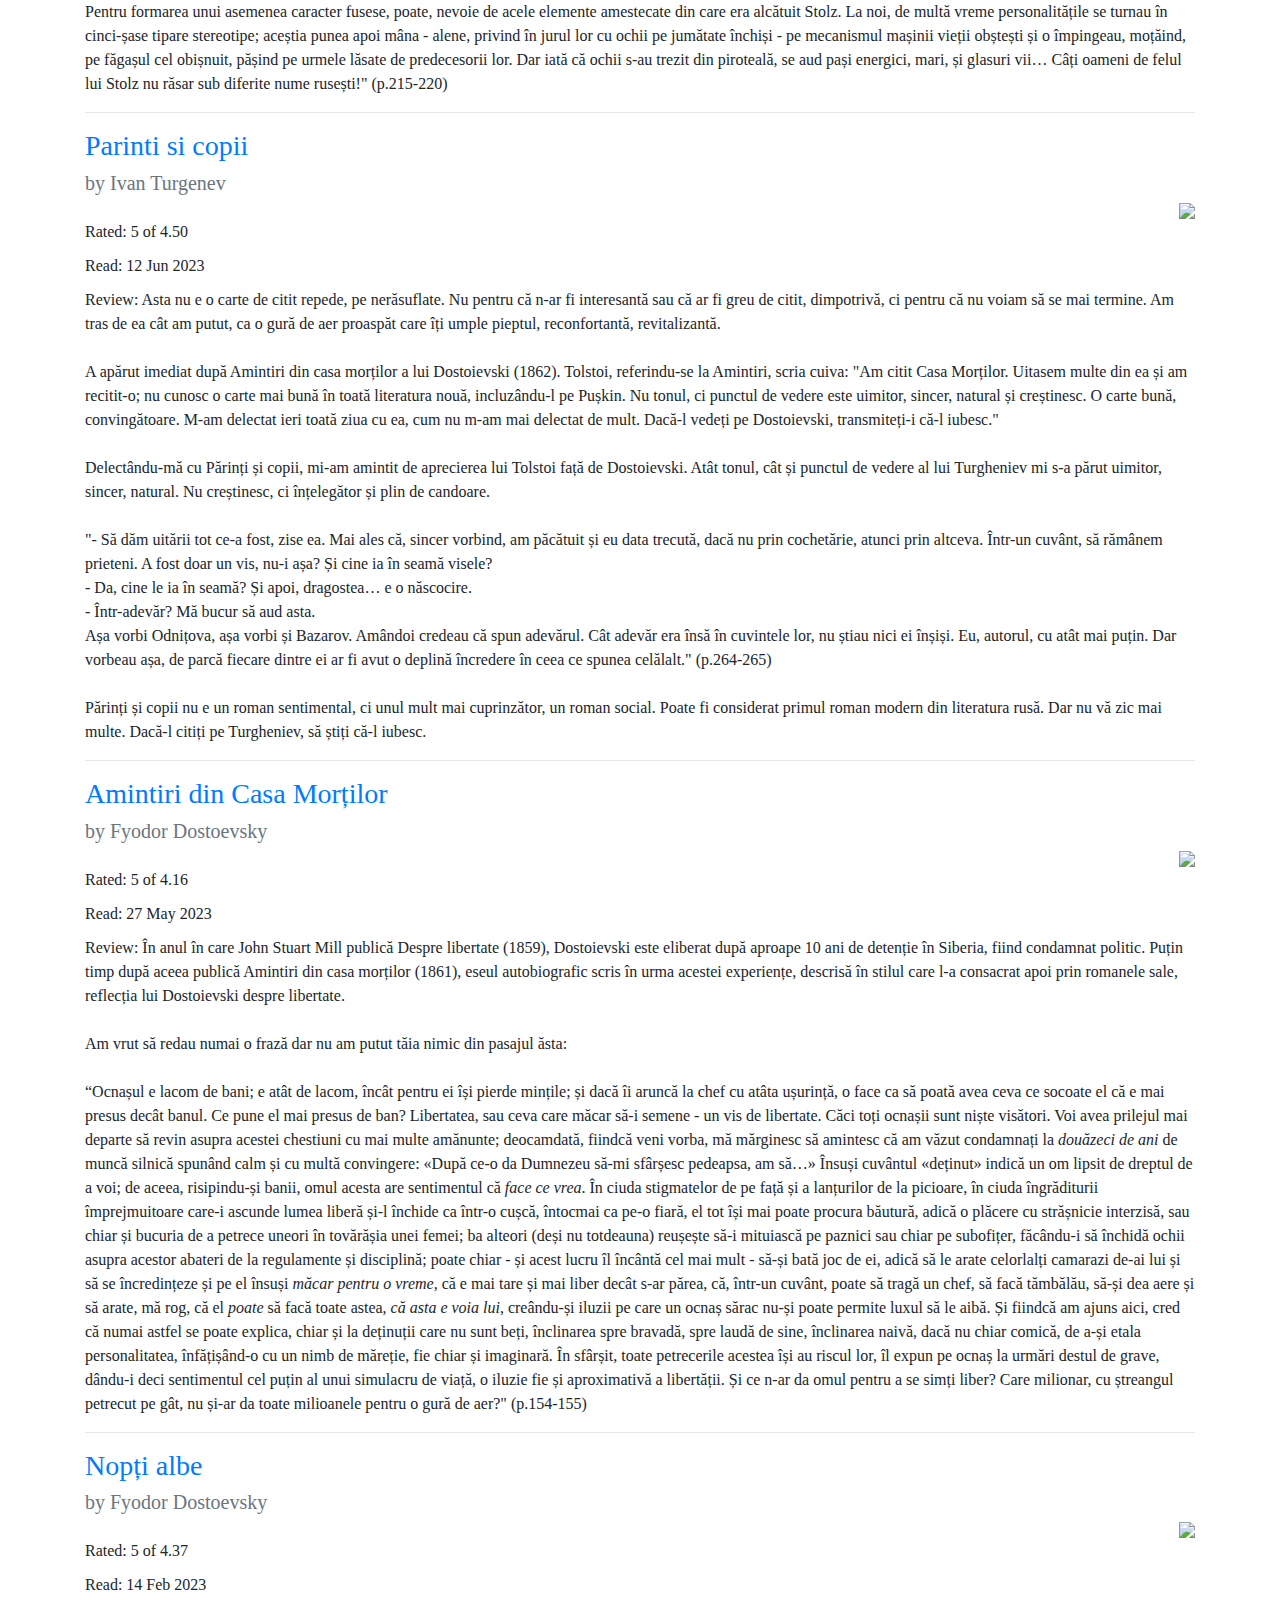
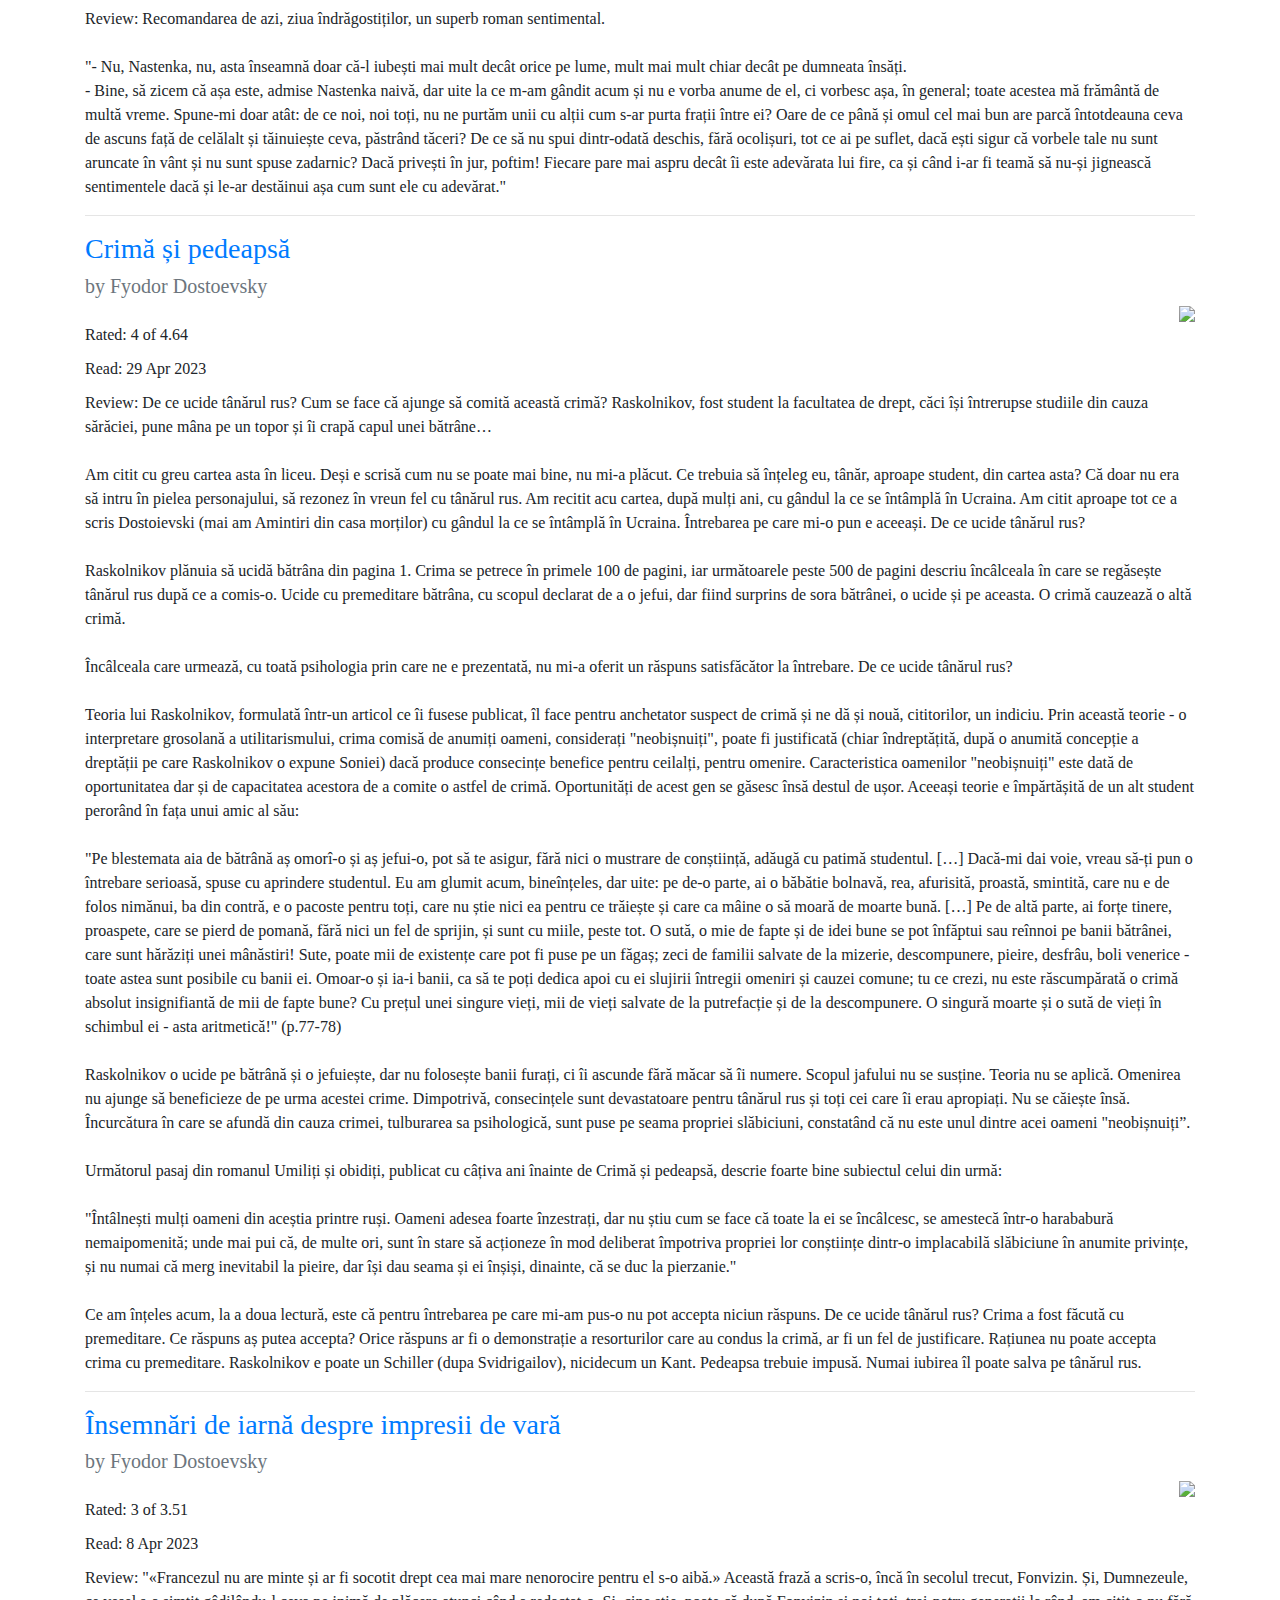
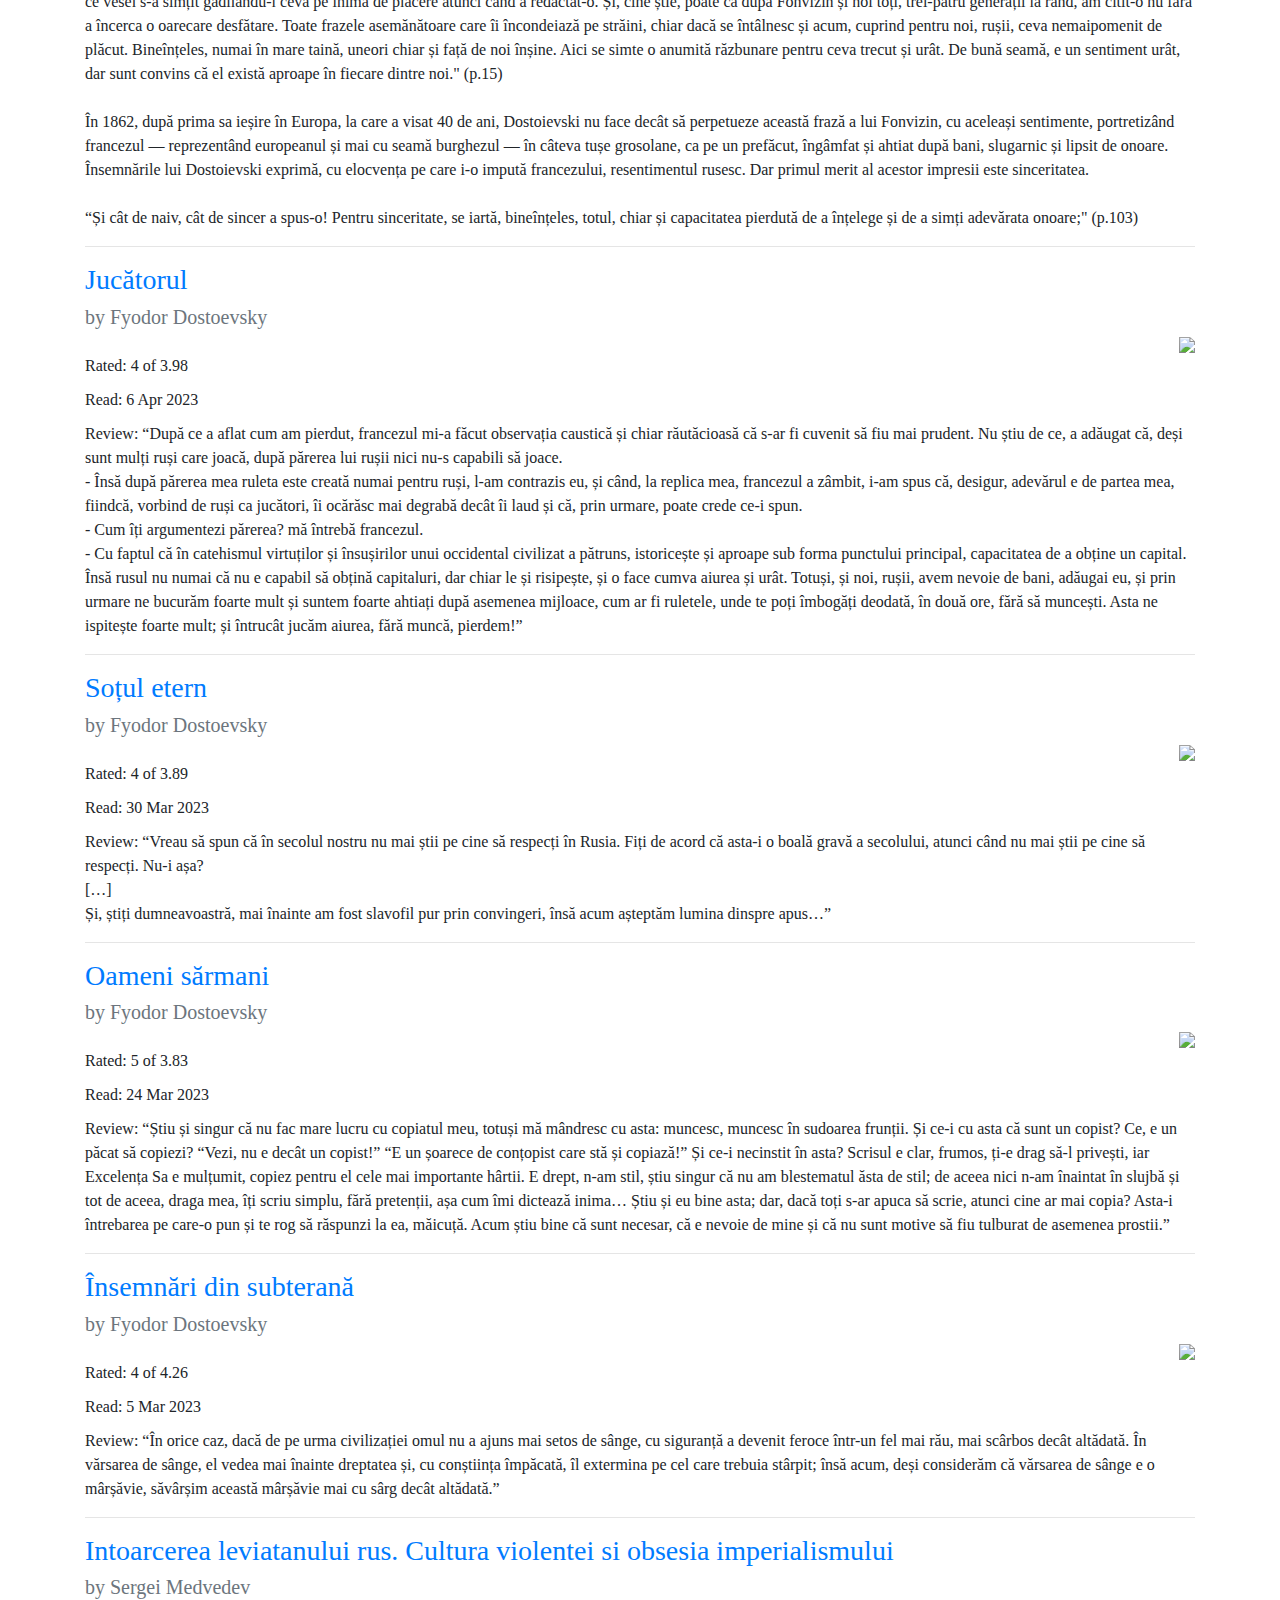
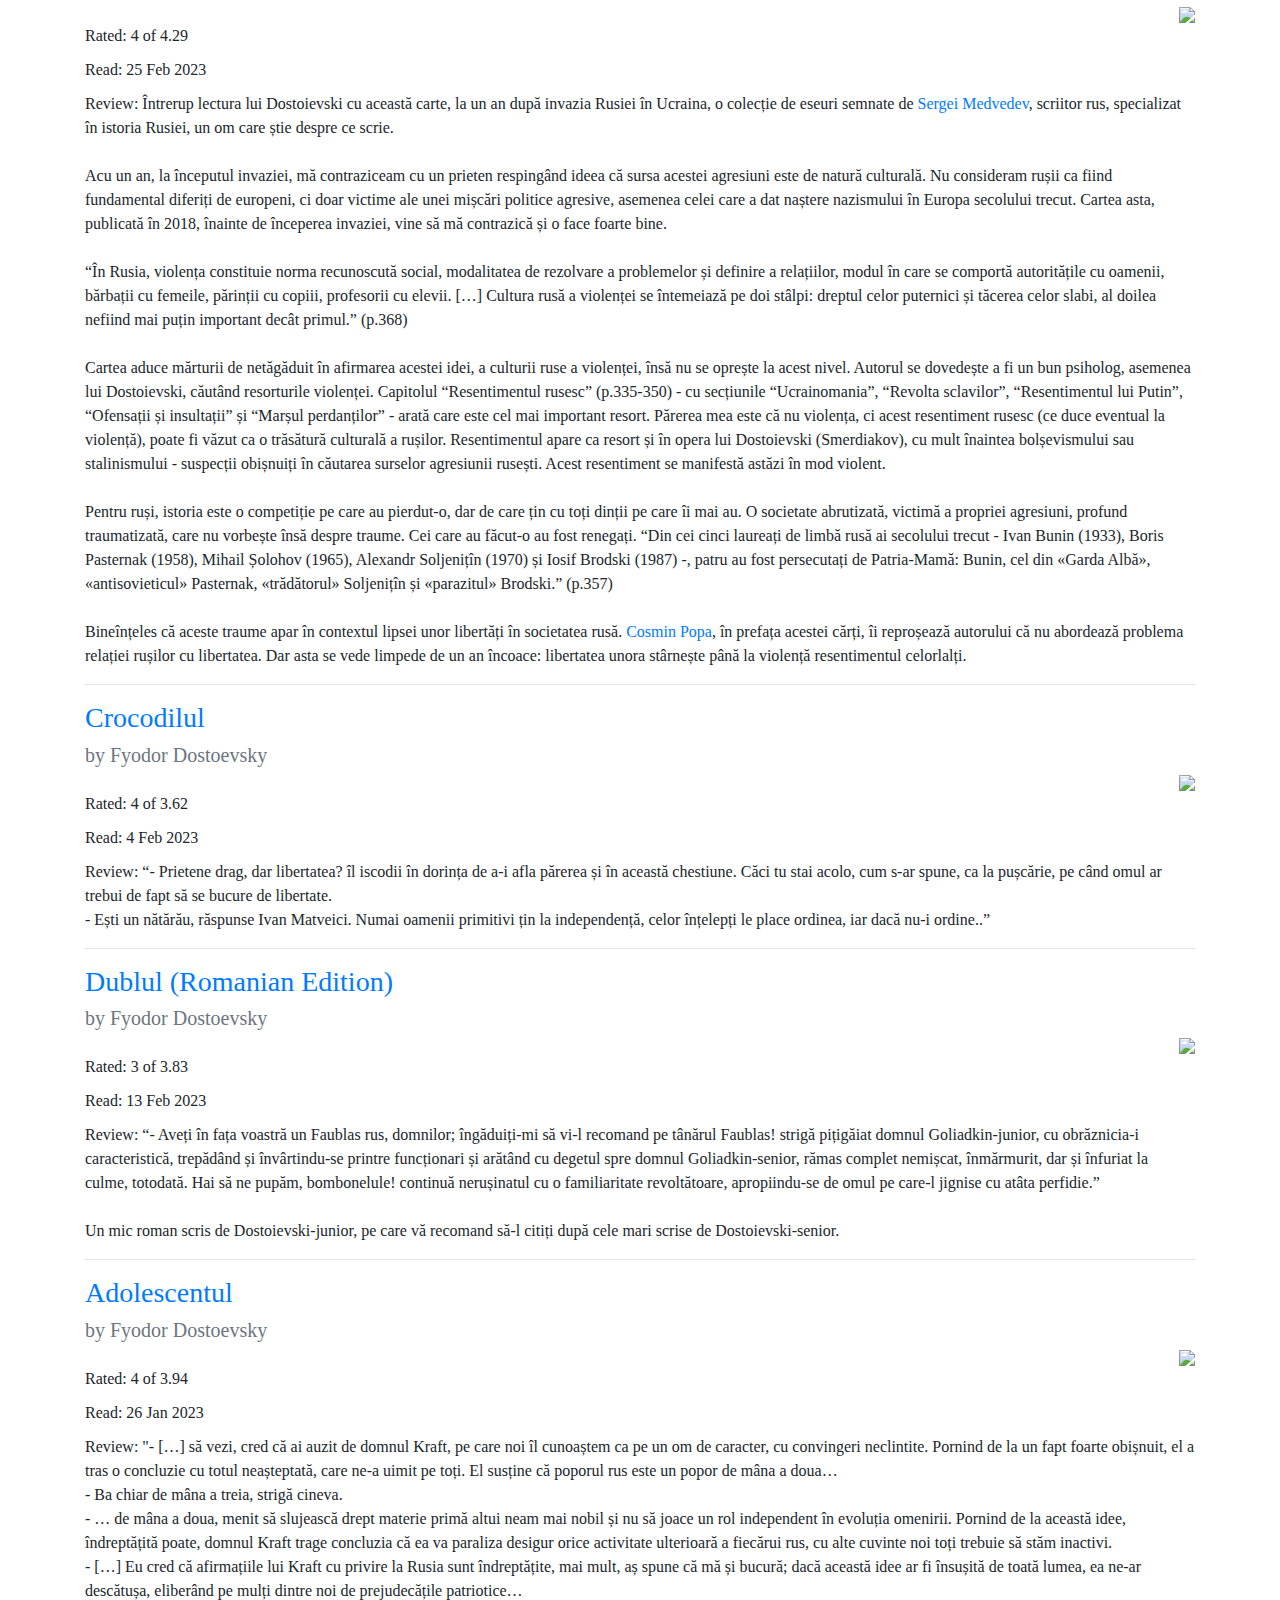
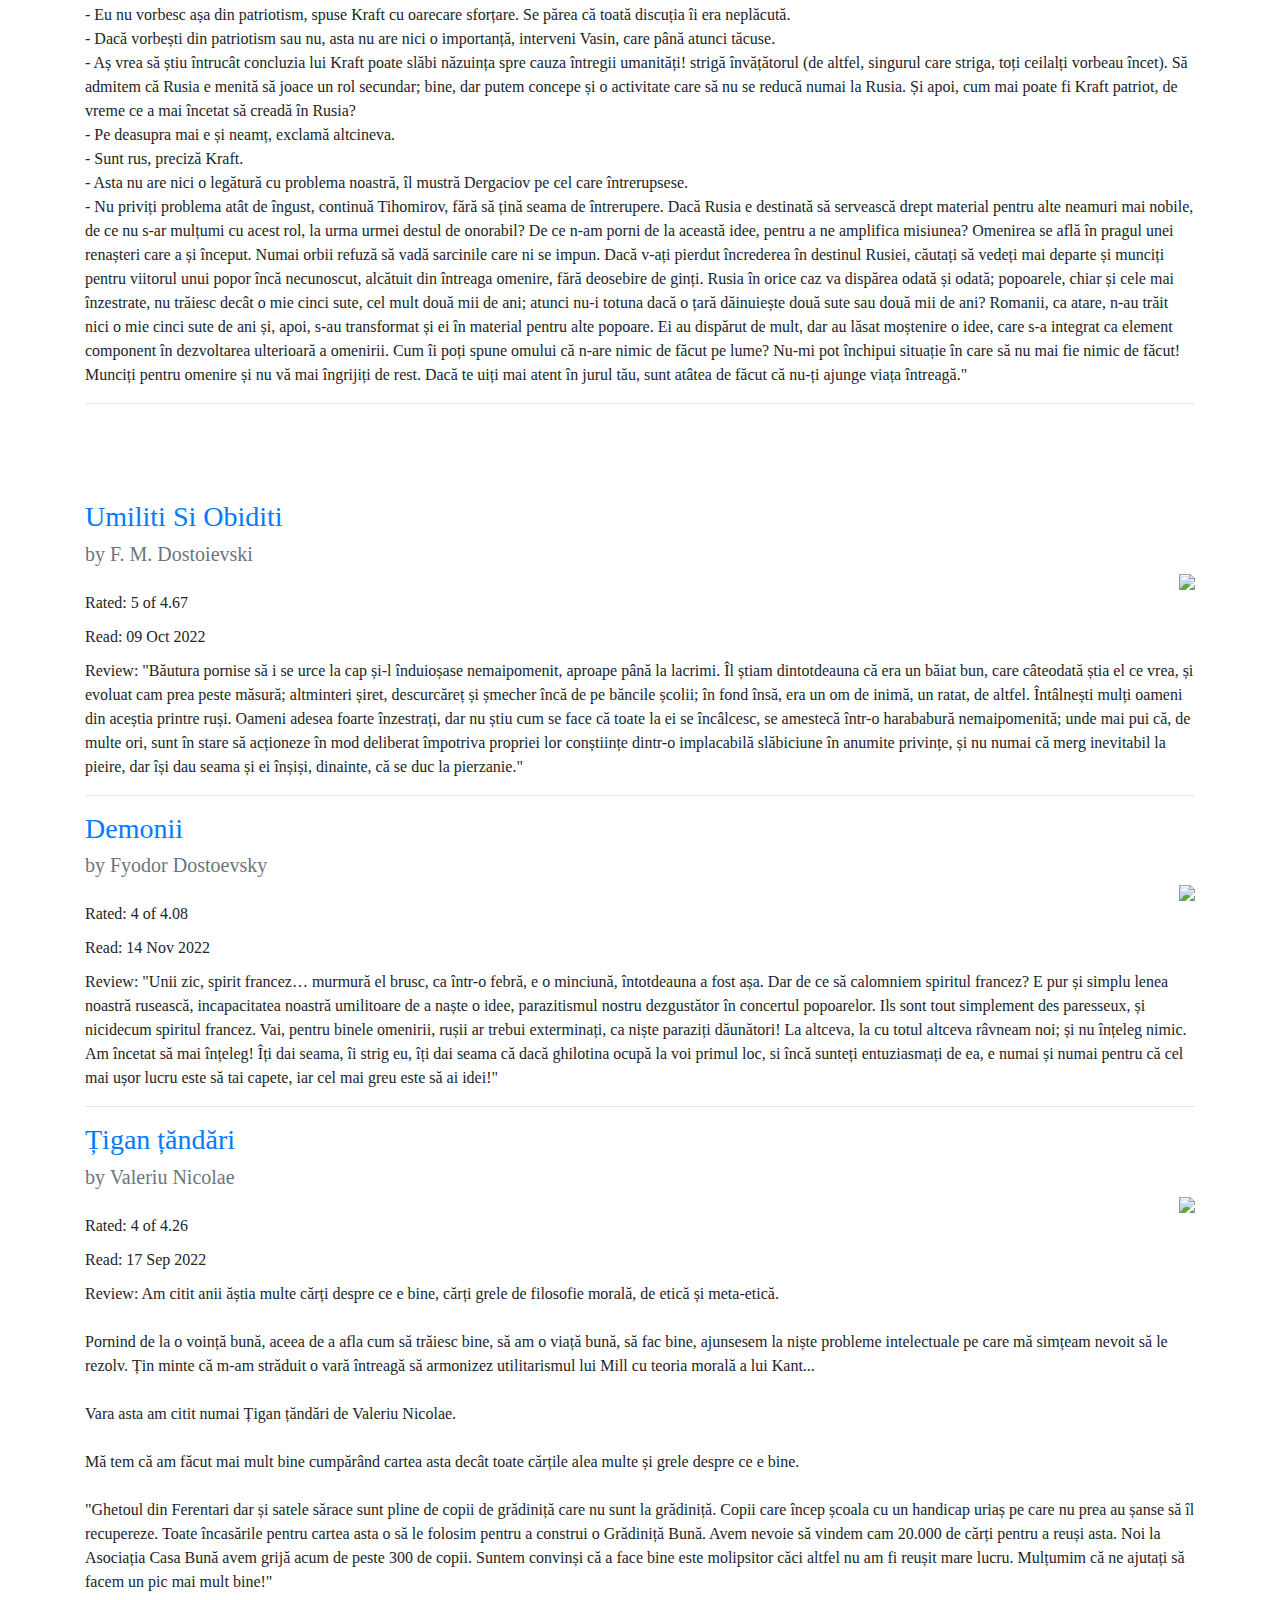
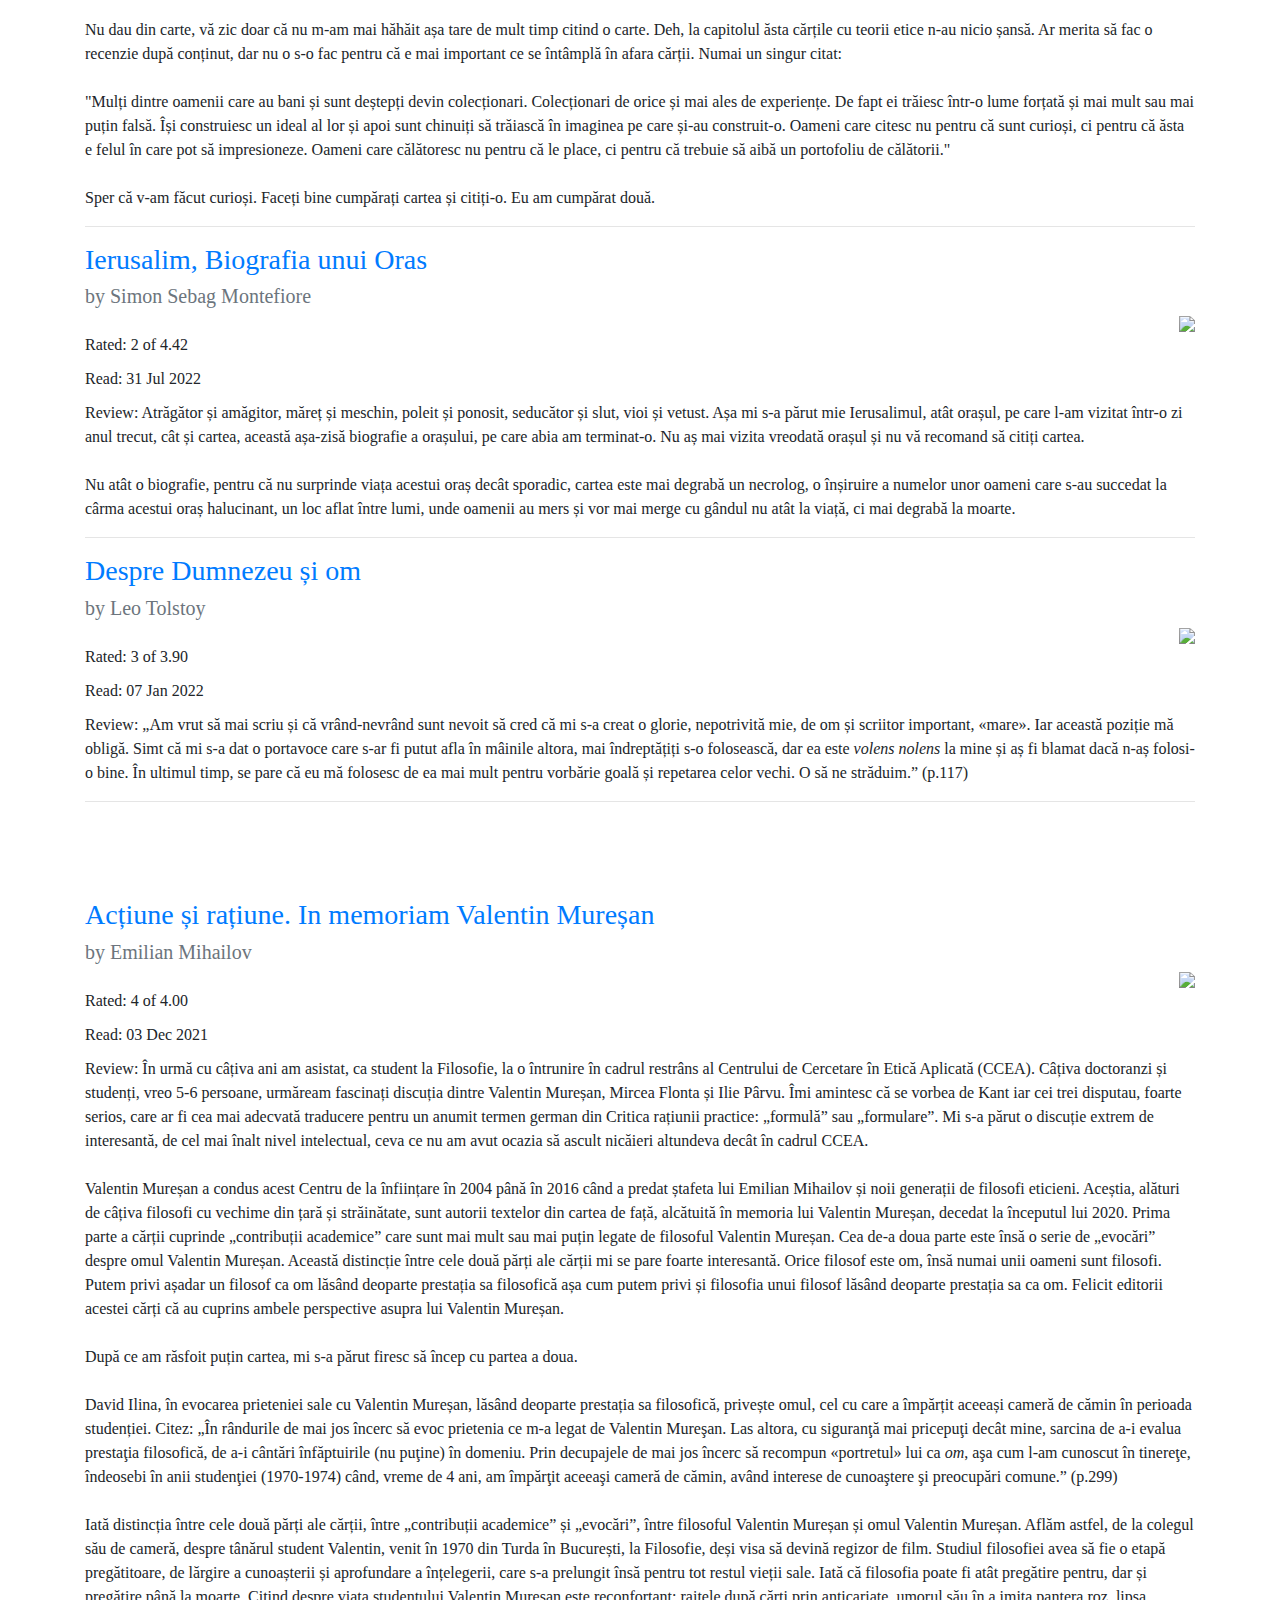
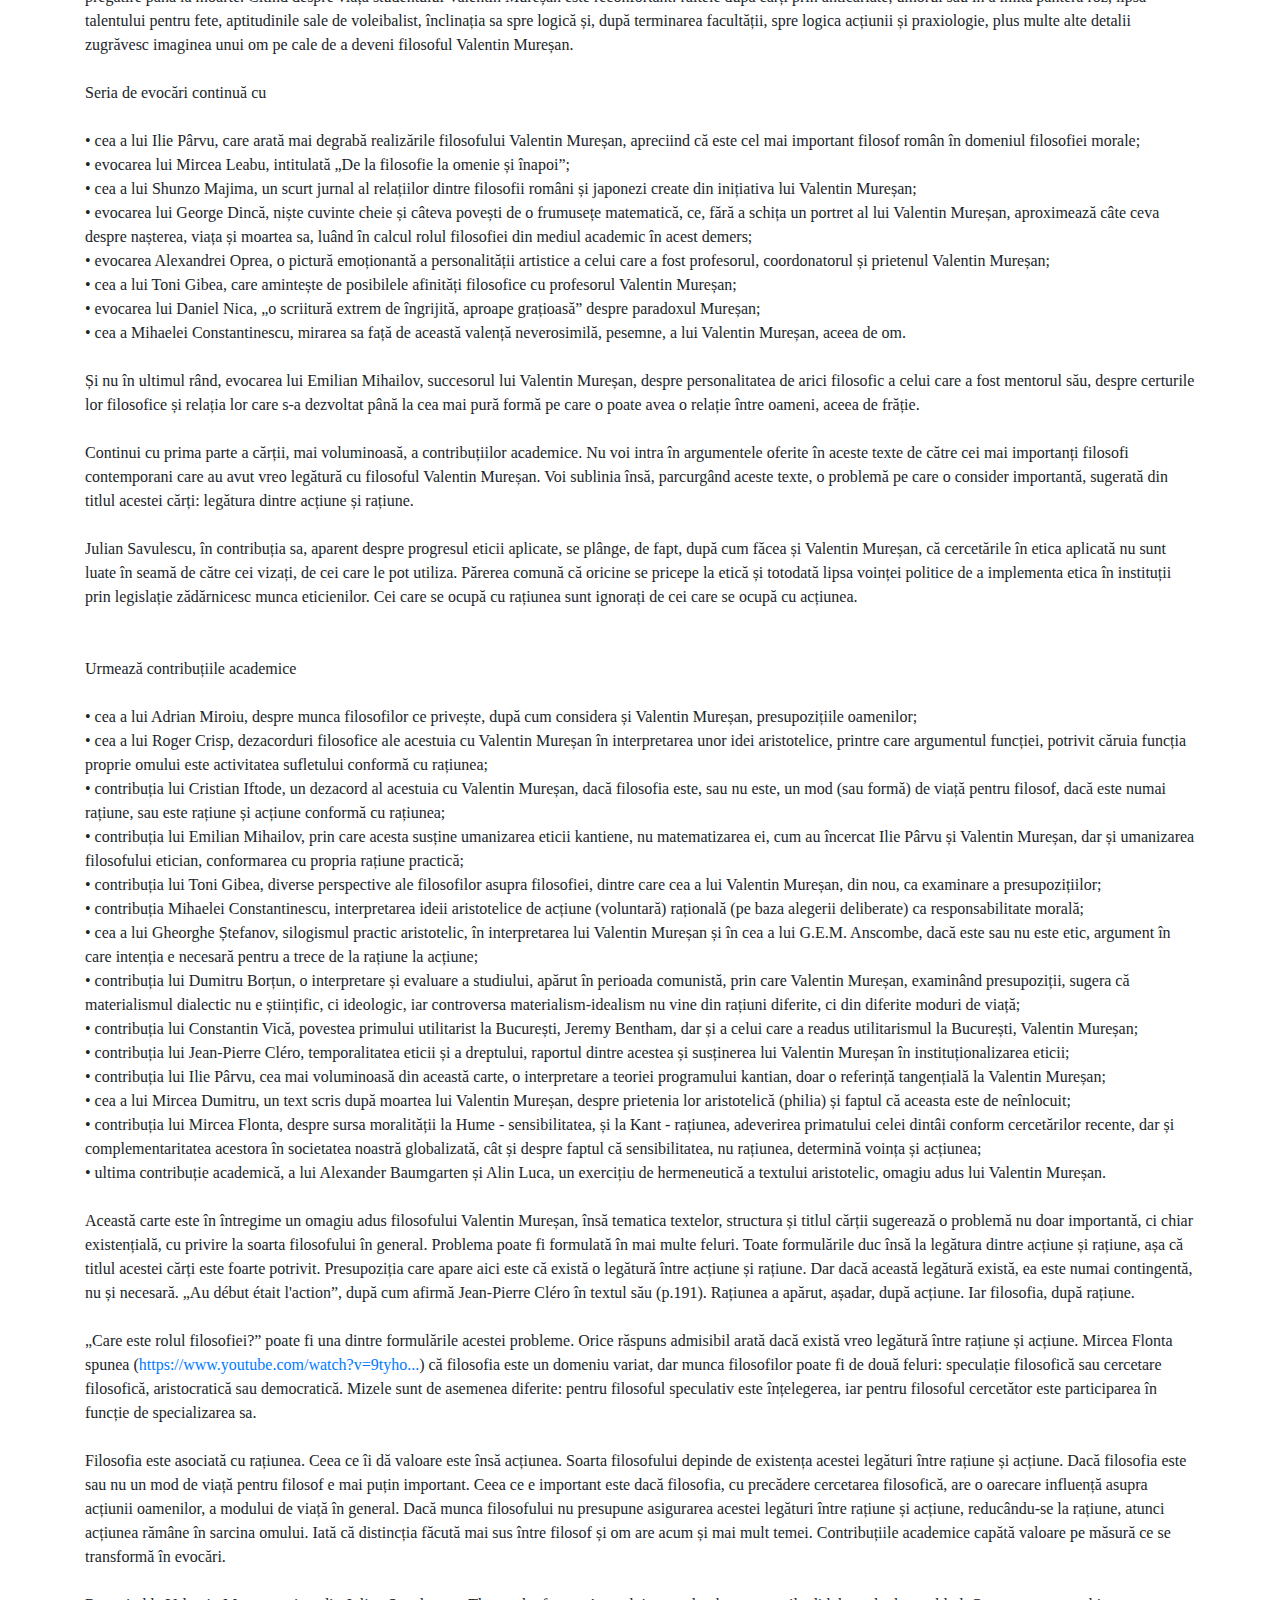
==== commit bb5e7f68: "New year new shelf 2024" ====
--- a/index.html
+++ b/index.html
@@ -19,12 +19,12 @@
     <title>Reads by @ducu</title>
     <script type="text/javascript">
       function corsProxy(url) {
-        return "https://wm84ppmhak.eu-west-1.awsapprunner.com/" + url;
+        return "https://mvuz5xxjicuwhyd6w3u6irbaga0qnprm.lambda-url.eu-central-1.on.aws/" + url;
       }
       var template = "templates/items.xsl";
       var data = {
         //// i: ["sectionId", "xmlURL", "text"]
-        0: ["currently", corsProxy("https://www.goodreads.com/review/list_rss/7653898?key=jKRjunRbdCP3r1O6CxQ4kJxlqobeeQw9tjQc2JtmMLqhFJBa&shelf=currently-reading"), "Reading"],
+        0: ["currently", corsProxy("https%3A%2F%2Fwww.goodreads.com%2Freview%2Flist_rss%2F7653898%3Fkey%3DjKRjunRbdCP3r1O6CxQ4kJxlqobeeQw9tjQc2JtmMLqhFJBa%26shelf%3Dcurrently-reading"), "Reading"],
         1: ["2016", "data/2016.rss", "2016"],
         2: ["2017", "data/2017.rss", "2017"],
         3: ["2018", "data/2018.rss", "2018"],
@@ -32,7 +32,8 @@
         5: ["2020", "data/2020.rss", "2020"],
         6: ["2021", "data/2021.rss", "2021"],
         7: ["2022", "data/2022.rss", "2022"],
-        8: ["2023", corsProxy("https://www.goodreads.com/review/list_rss/7653898?key=jKRjunRbdCP3r1O6CxQ4kJxlqobeeQw9tjQc2JtmMLqhFJBa&shelf=2023"), "2023"]
+        8: ["2023", "data/2023.rss", "2023"],
+        9: ["2024", corsProxy("https%3A%2F%2Fwww.goodreads.com%2Freview%2Flist_rss%2F7653898%3Fkey%3DjKRjunRbdCP3r1O6CxQ4kJxlqobeeQw9tjQc2JtmMLqhFJBa%26shelf%3D2023"), "2023"]
       }
     </script>
   </head>
@@ -57,6 +58,9 @@
         <ul class="nav nav-pills nav-justified">
           <li id="item-currently" class="nav-item">
             <a class="nav-link" href="#currently">Reading</a>
+          </li>
+          <li id="item-2024" class="nav-item">
+            <a class="nav-link" href="#2024">2024</a>
           </li>
           <li id="item-2023" class="nav-item">
             <a class="nav-link" href="#2023">2023</a>
@@ -93,6 +97,7 @@
 
     <div id="sections" class="container">
       <div id="currently" class="section"></div>
+      <div id="2024" class="section"></div>
       <div id="2023" class="section"></div>
       <div id="2022" class="section"></div>
       <div id="2021" class="section"></div>
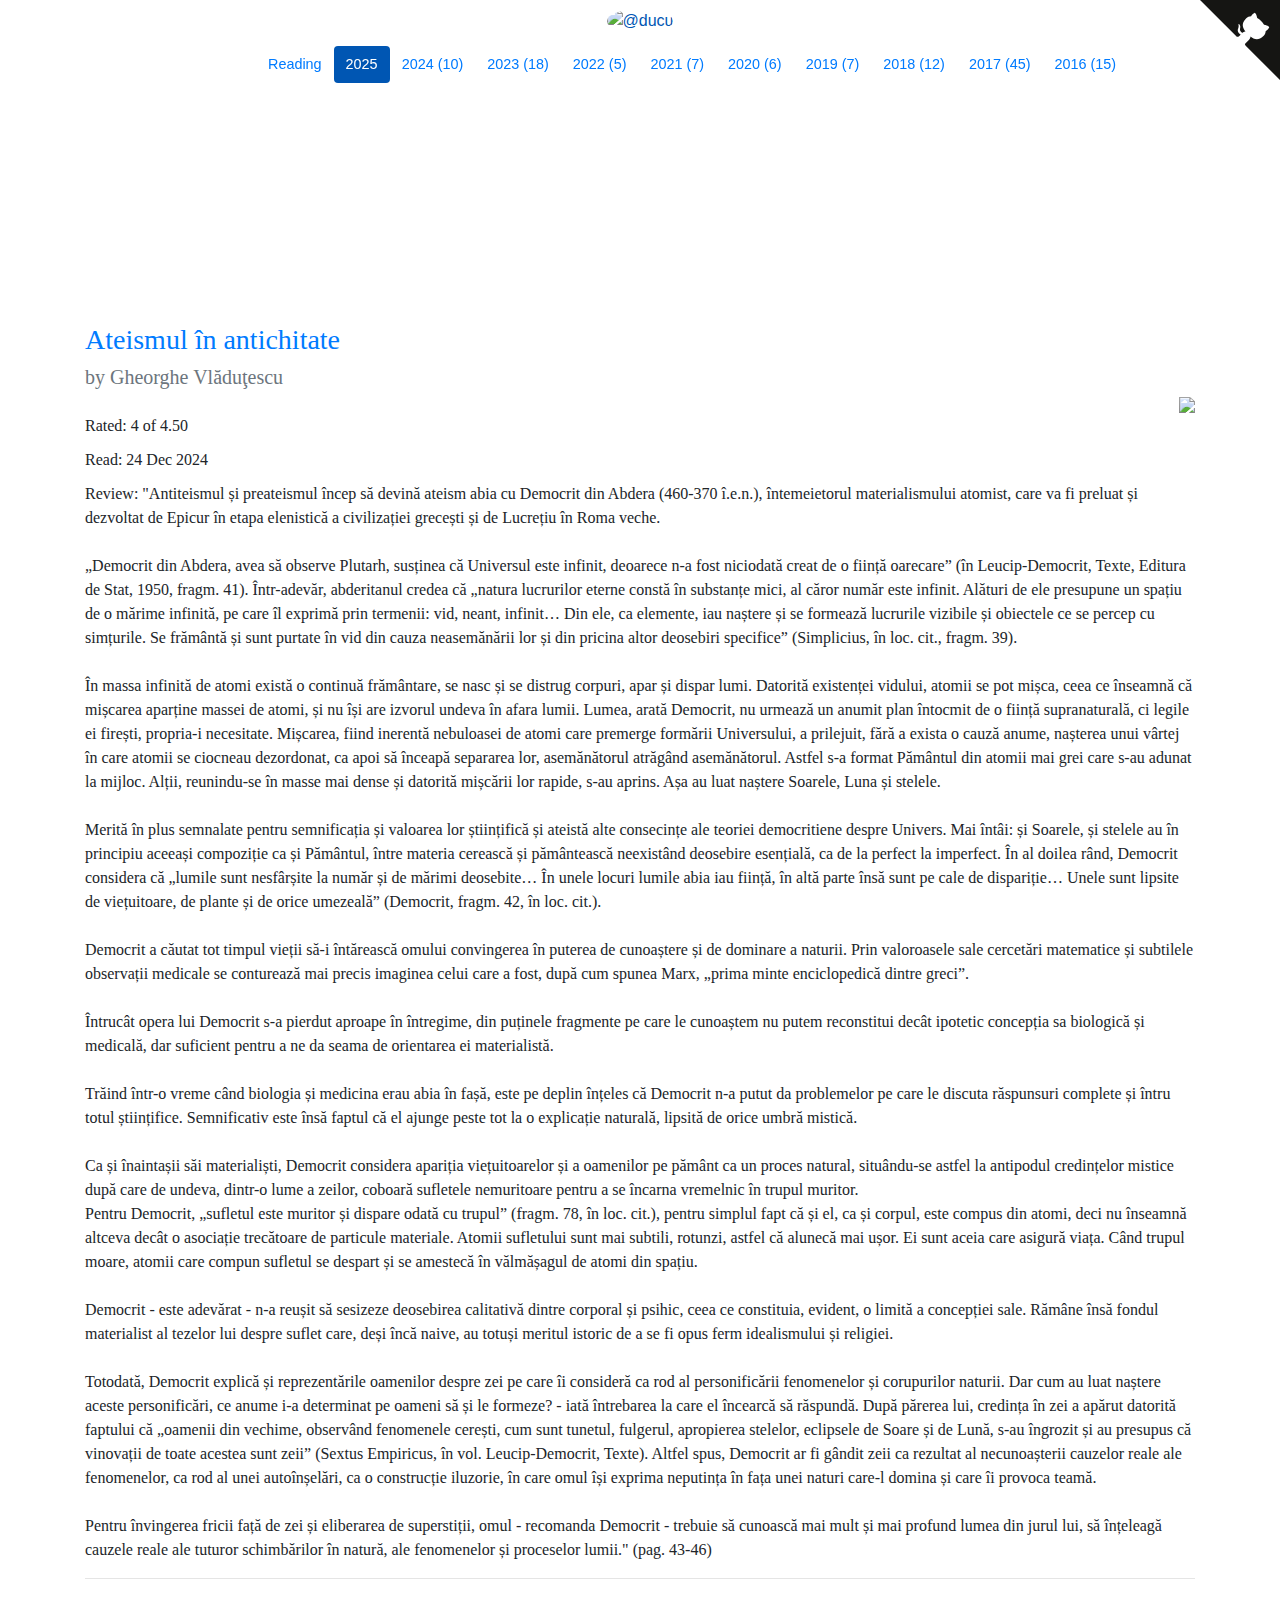
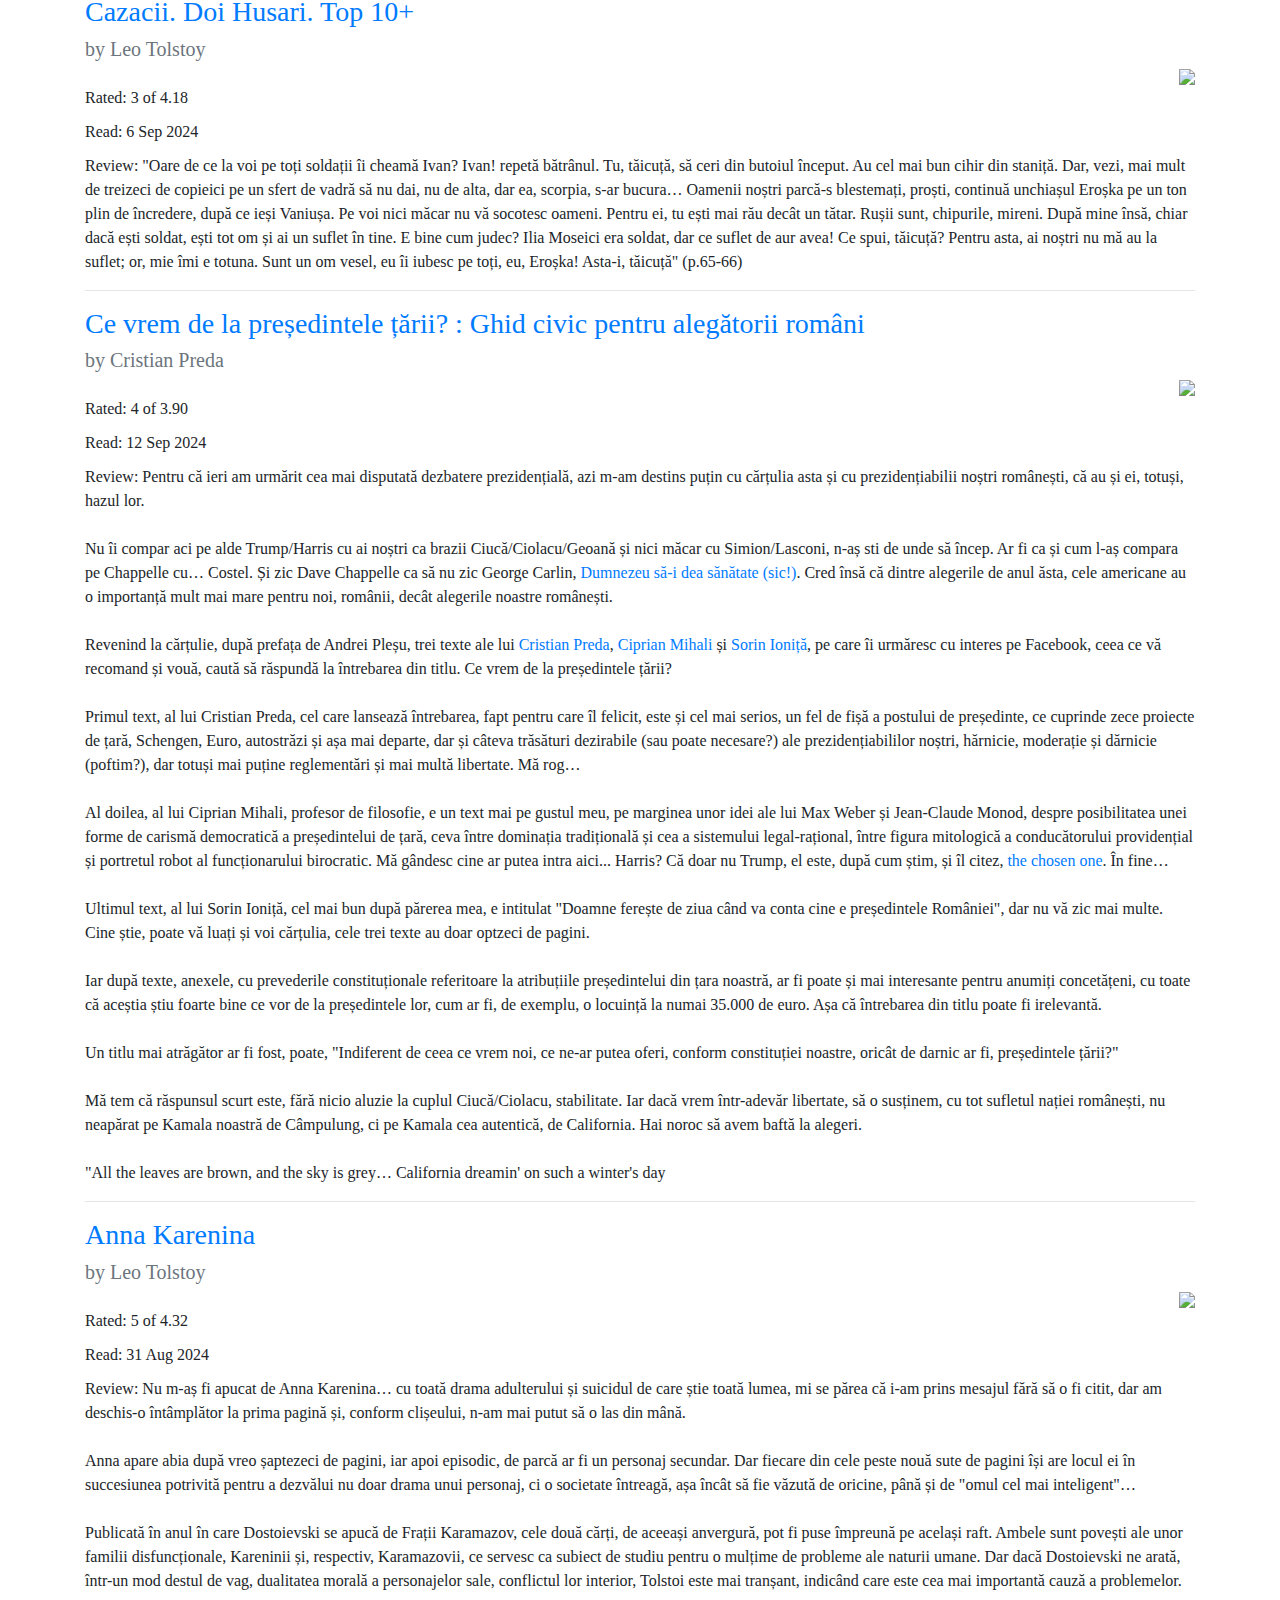
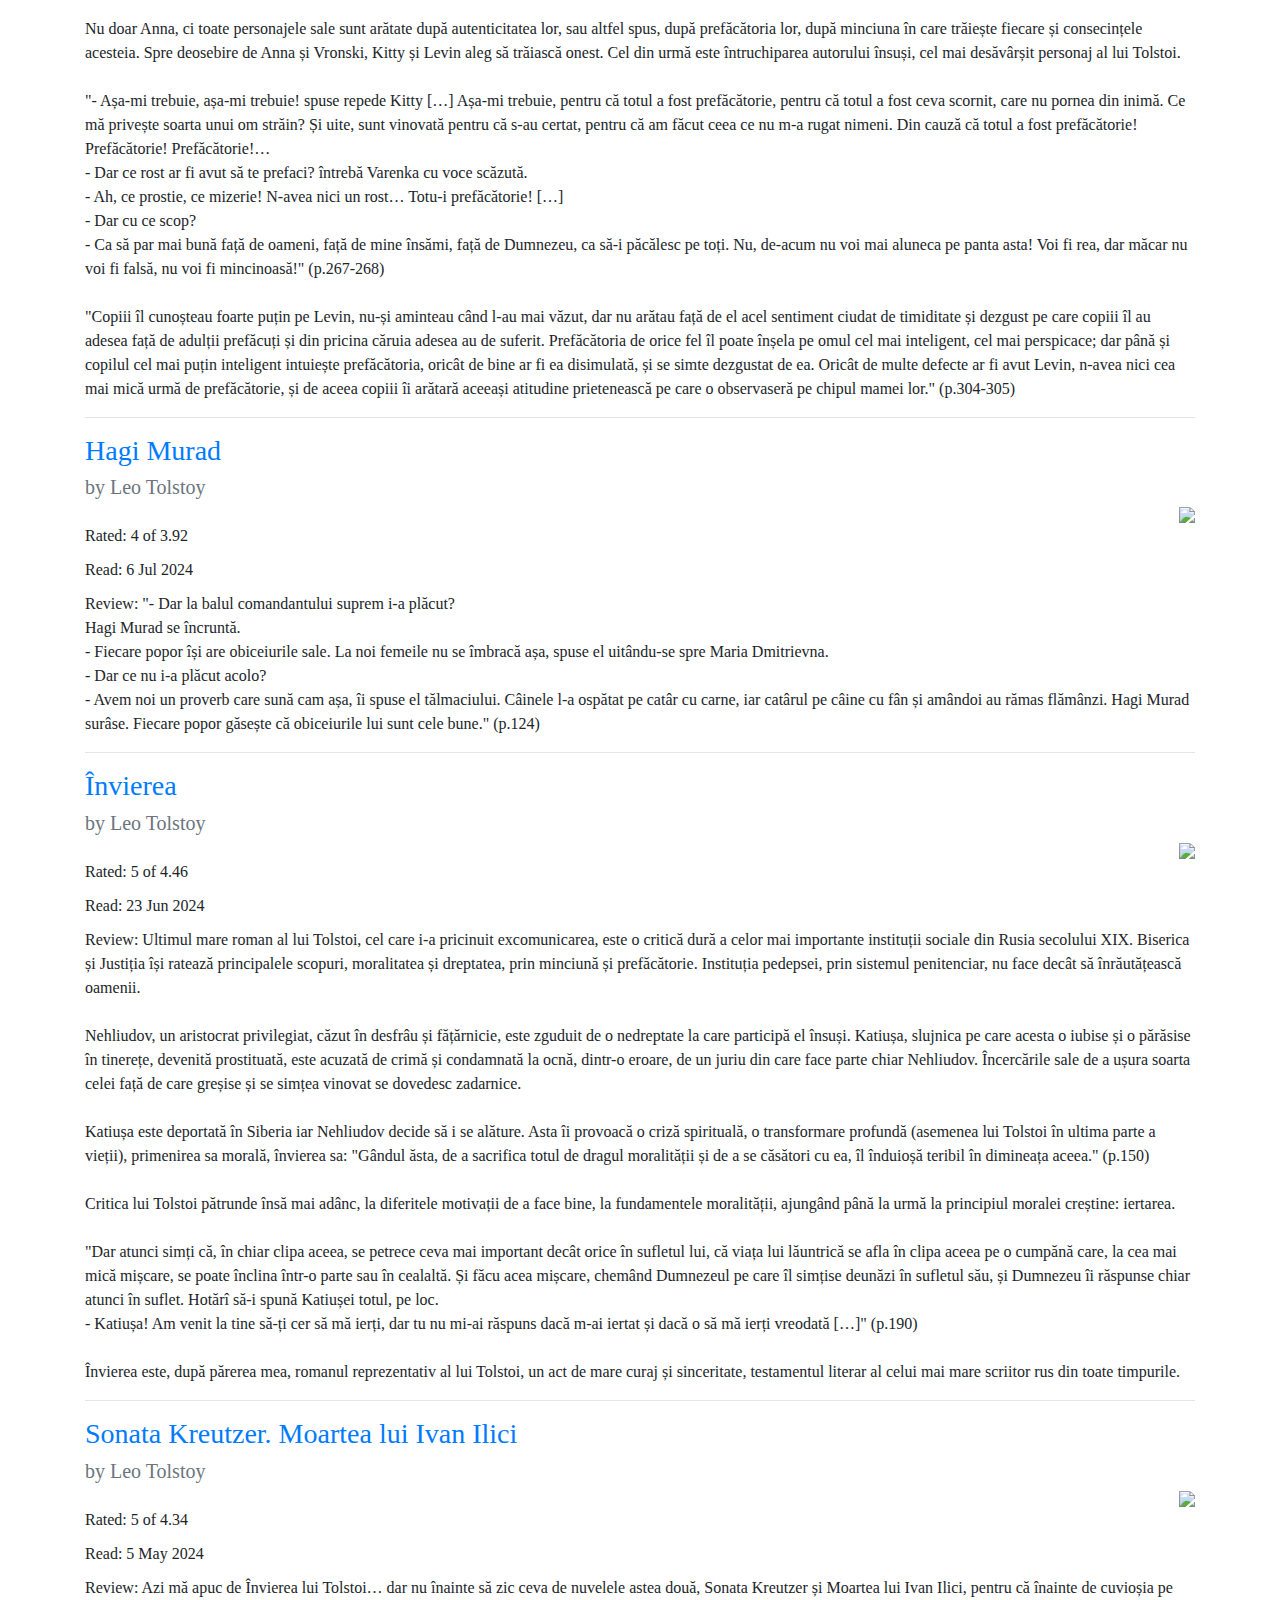
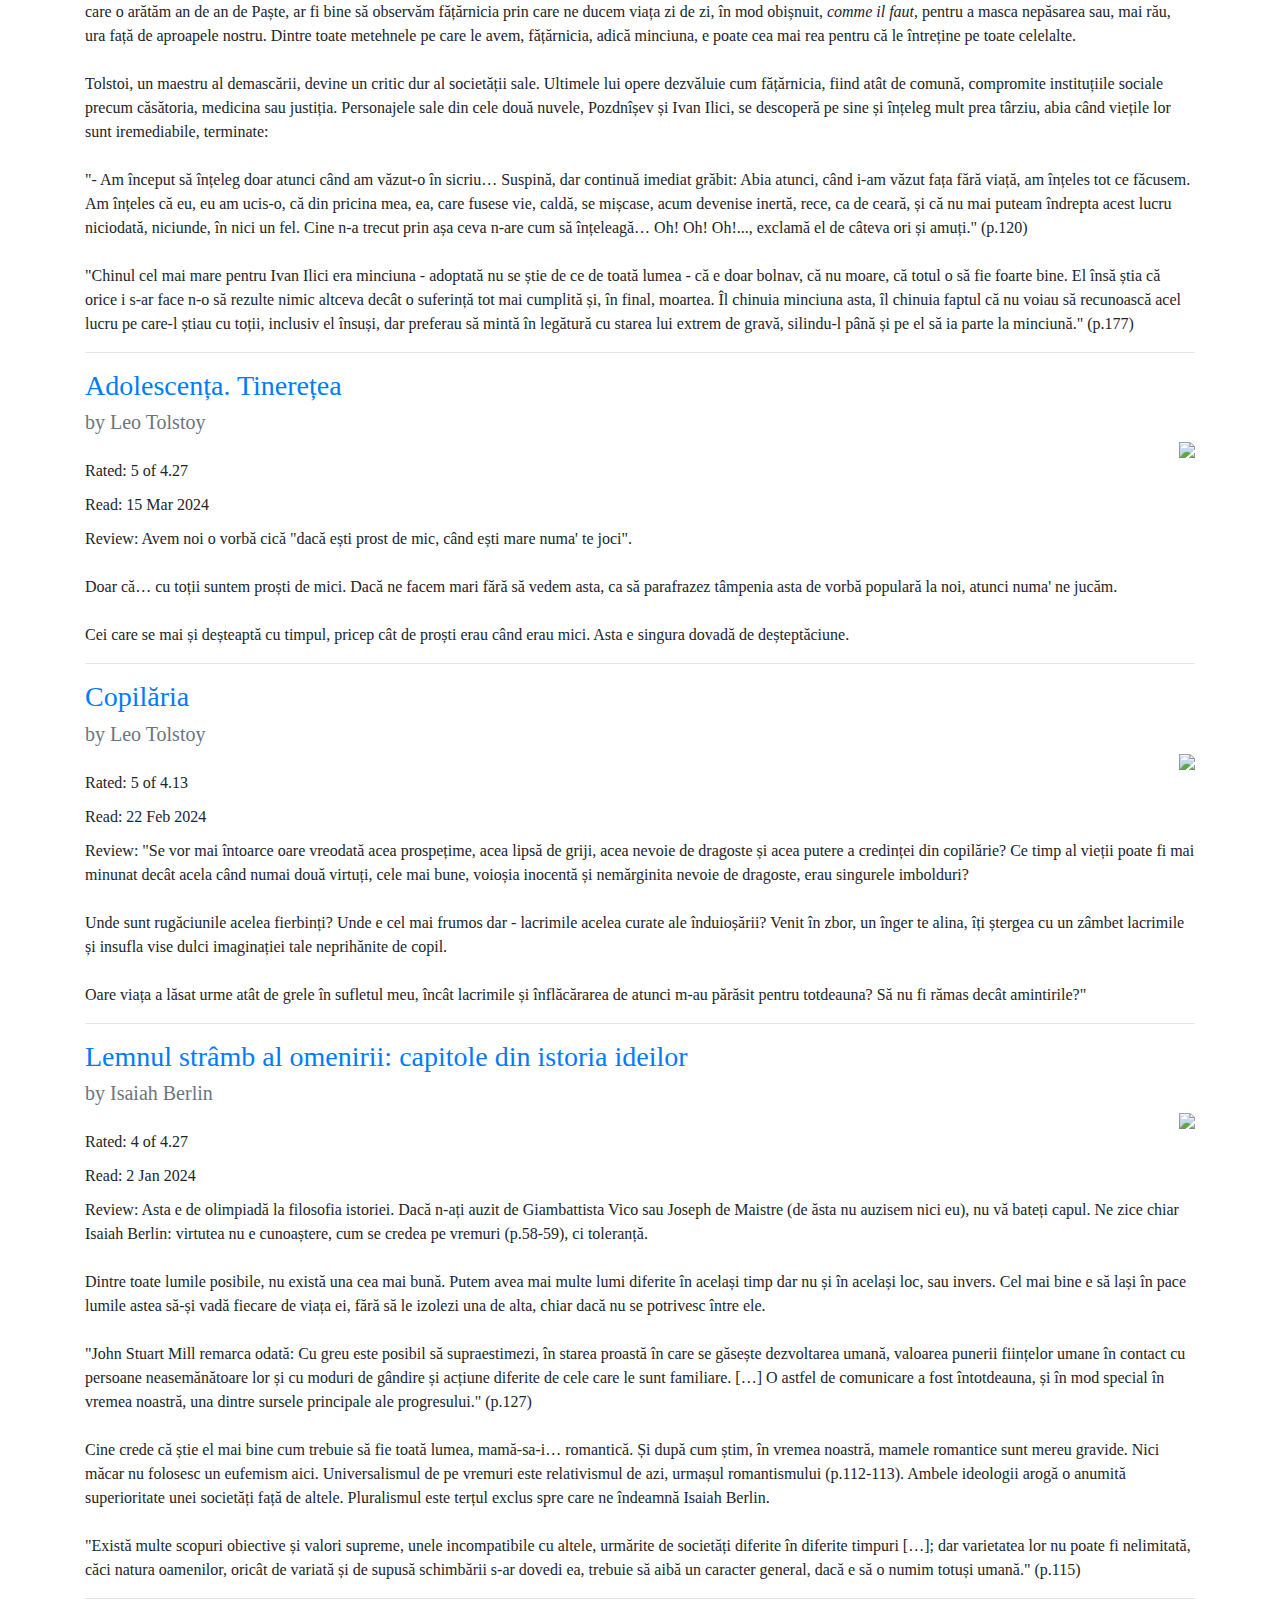
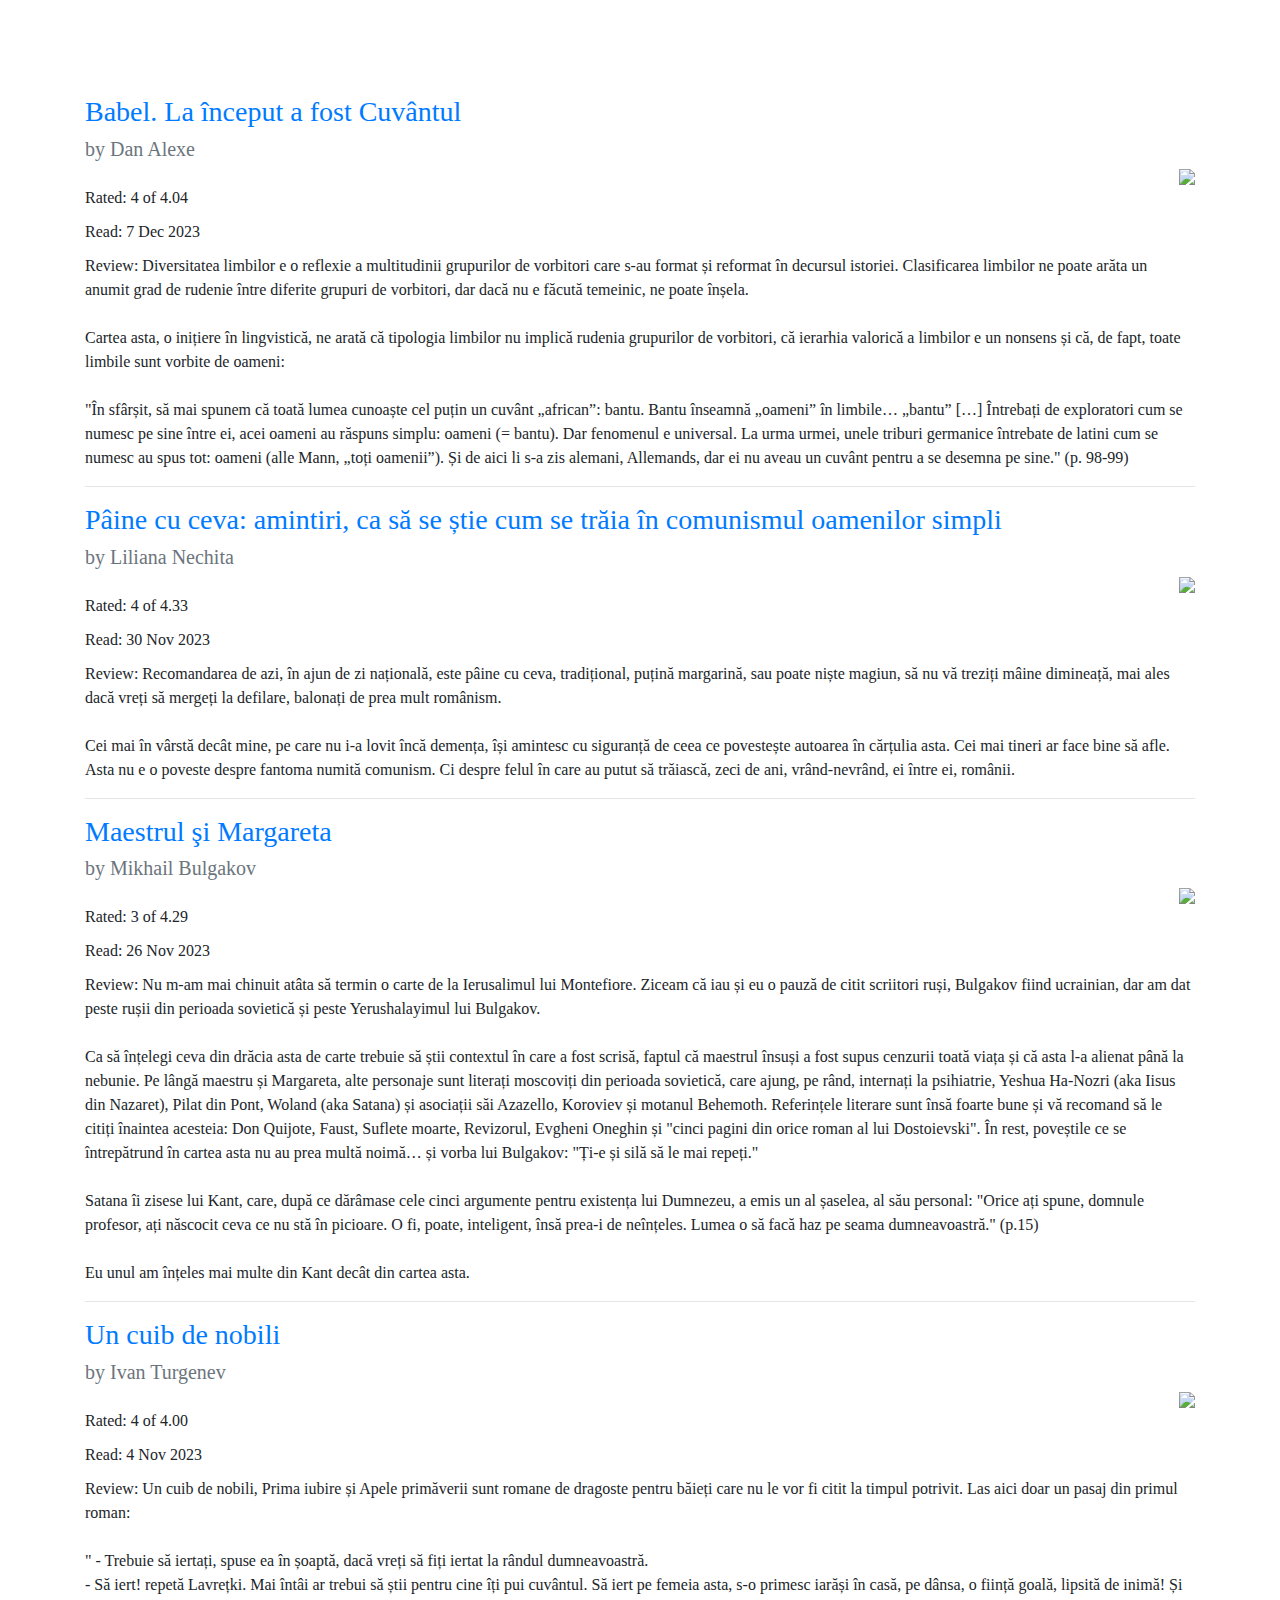
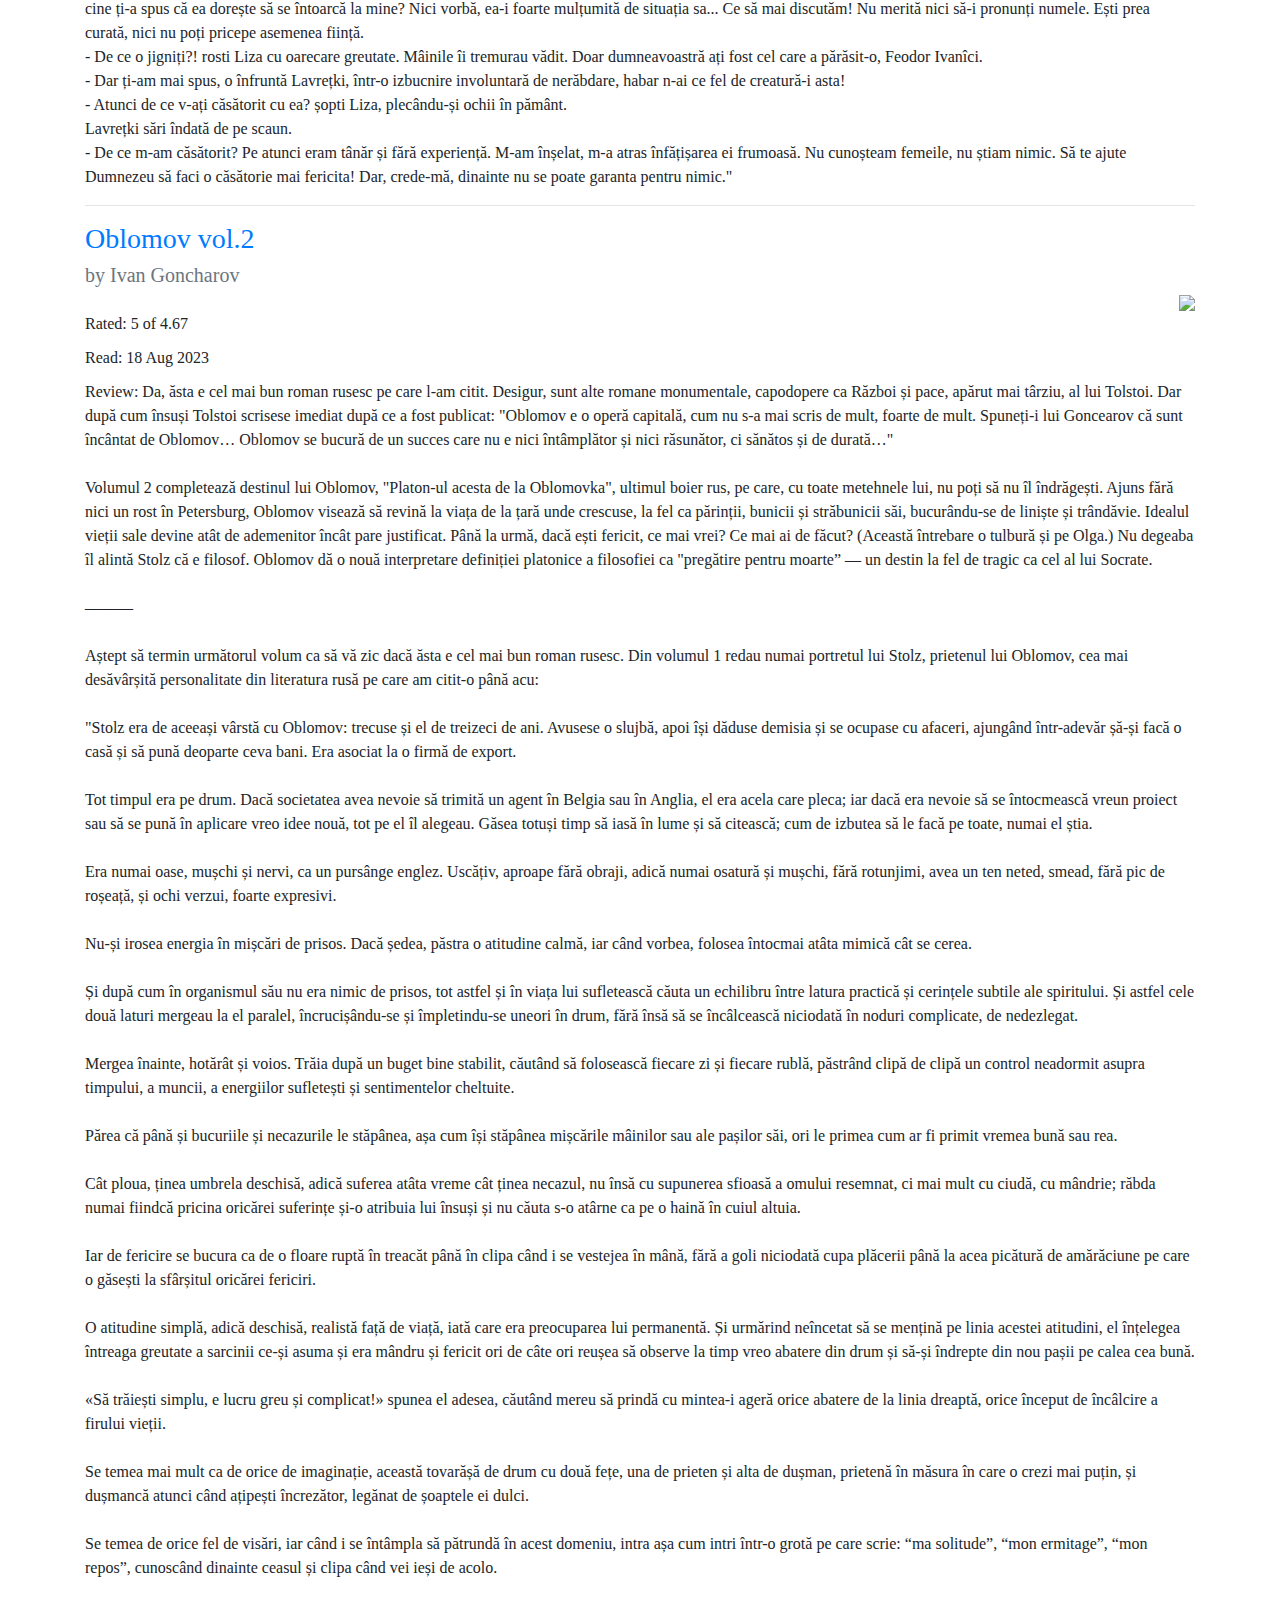
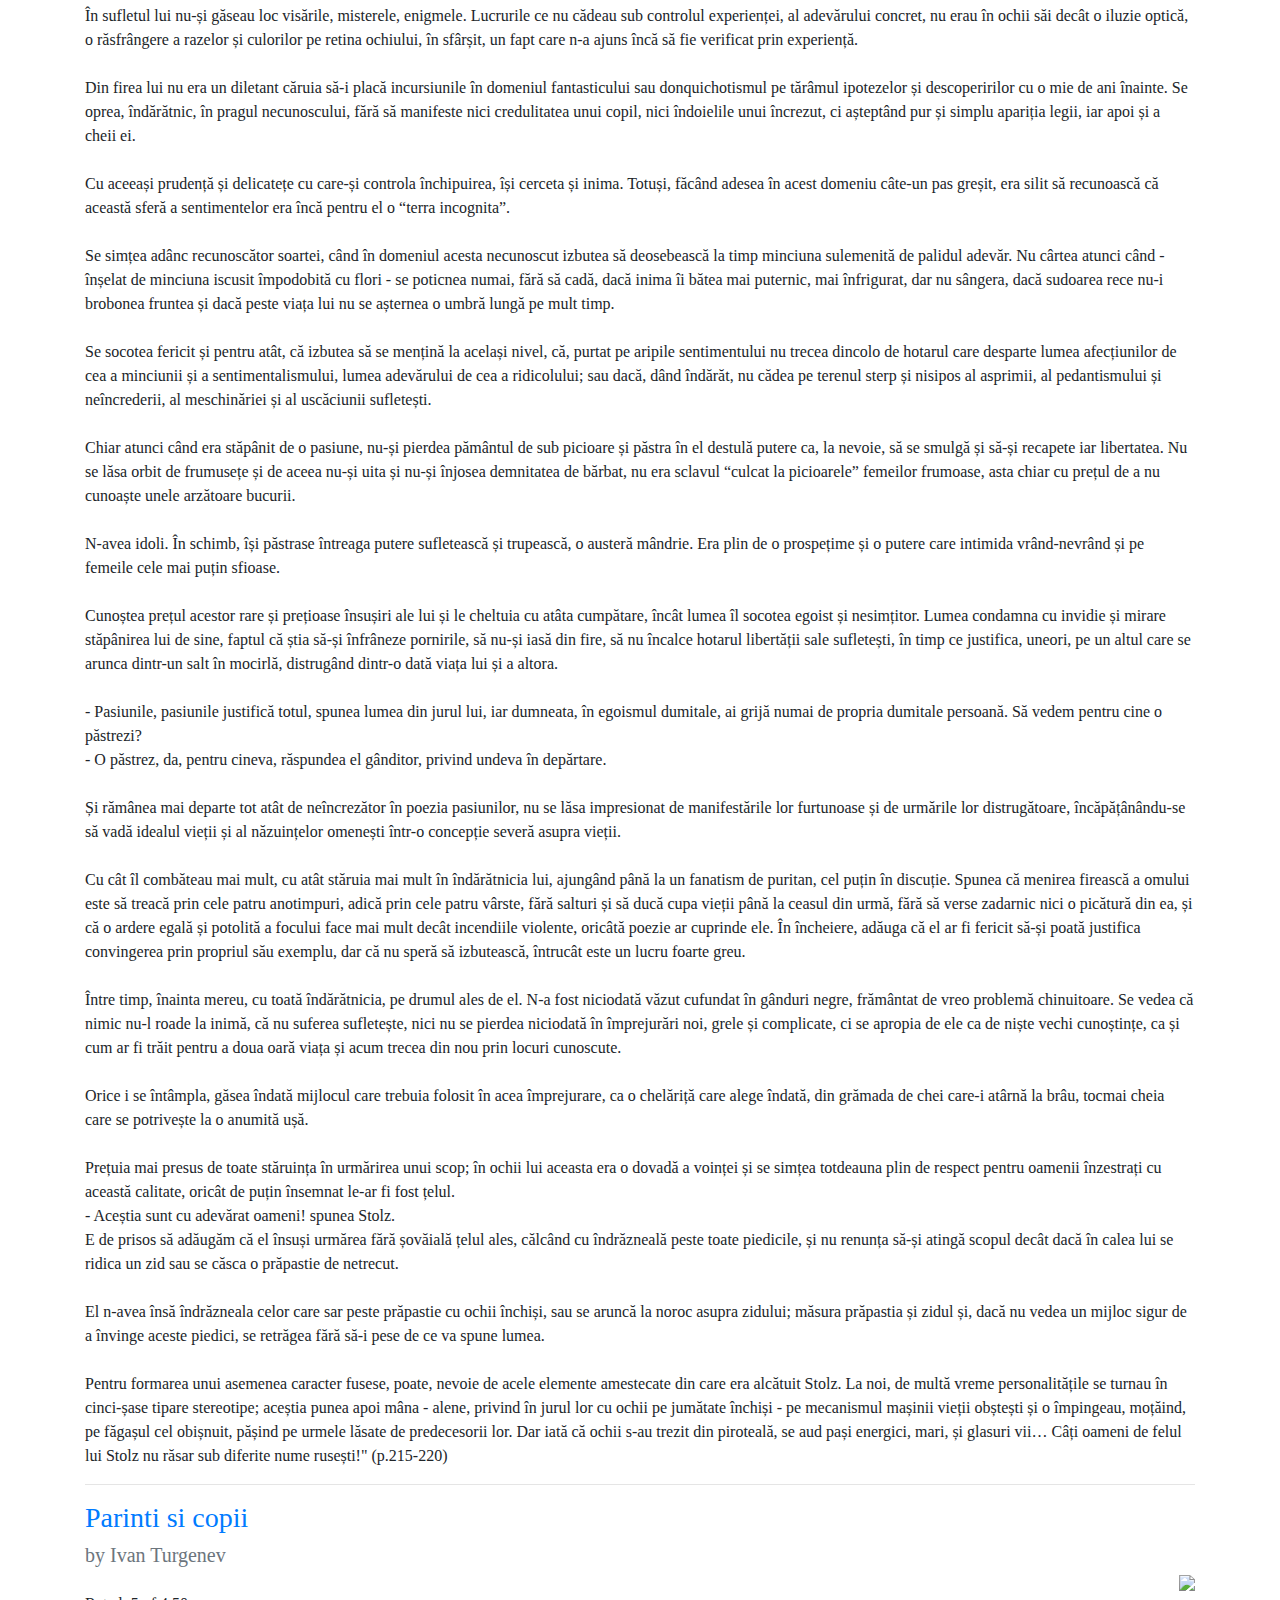
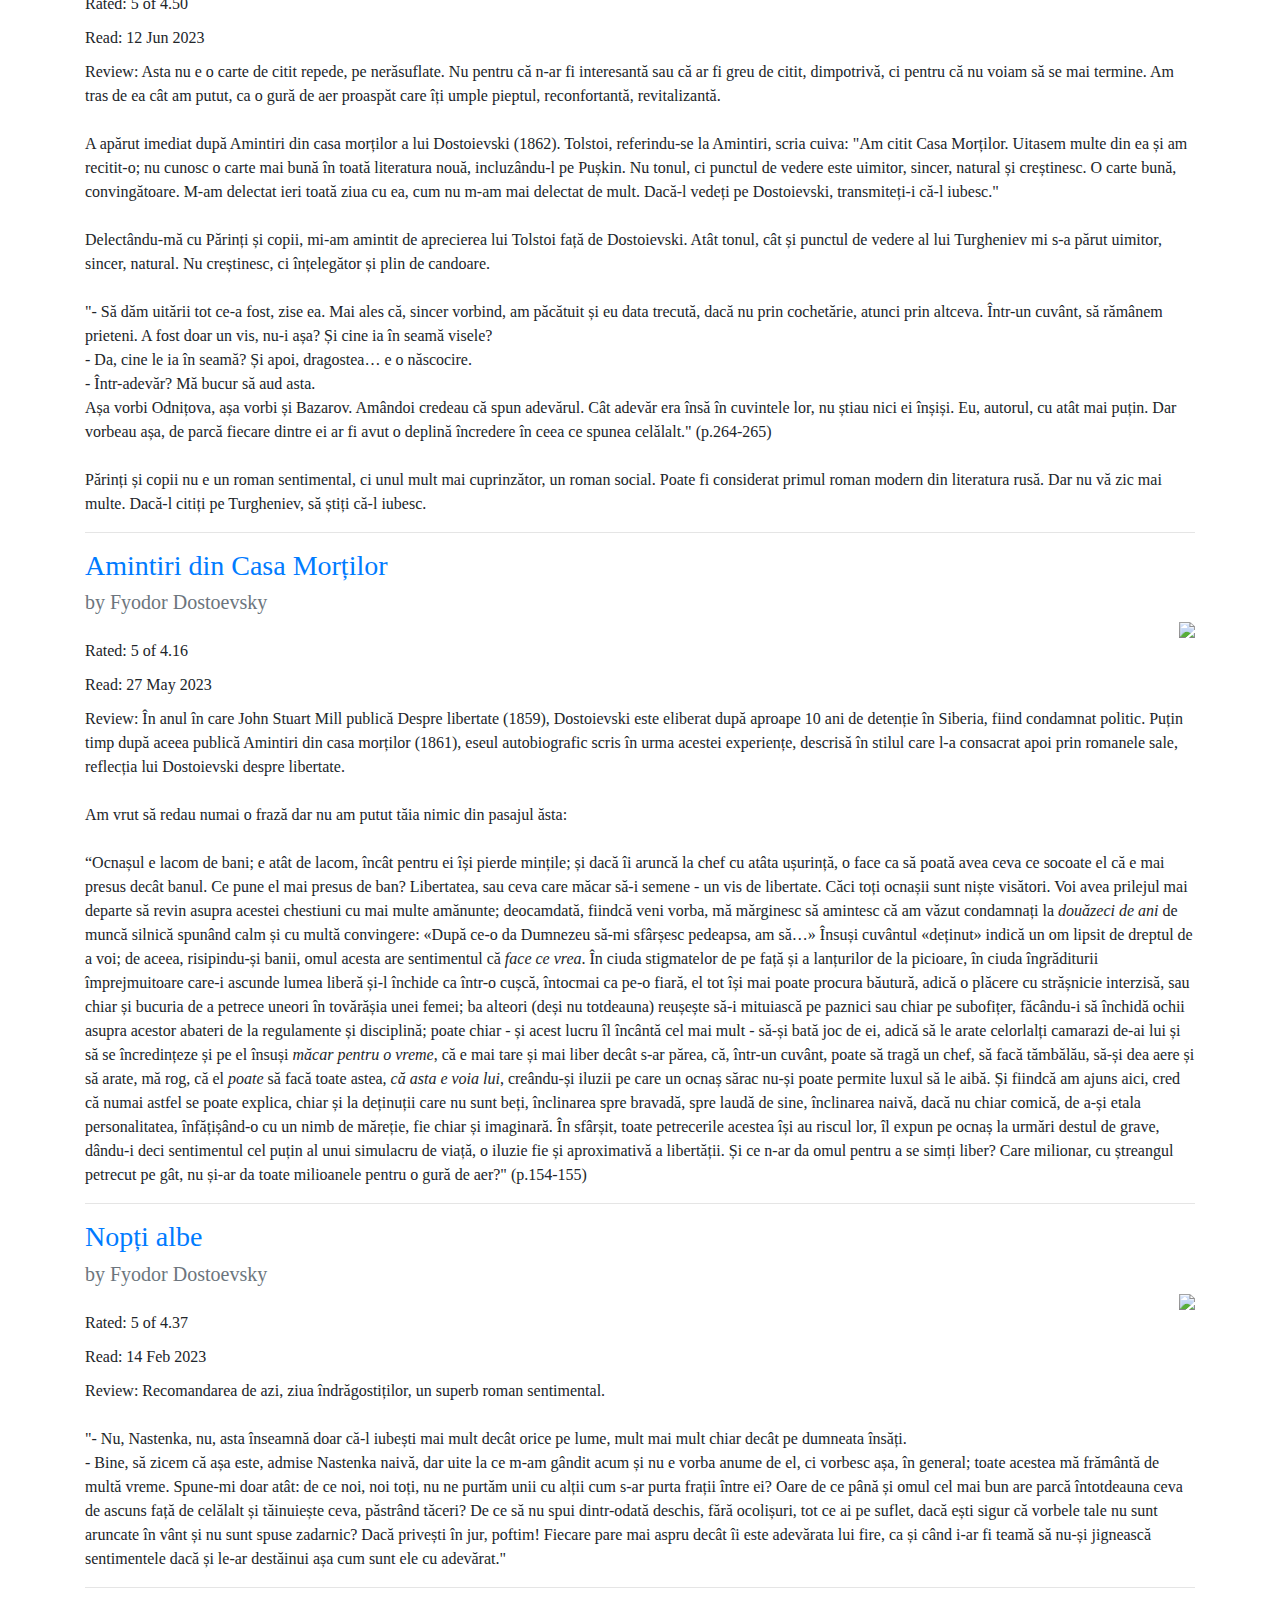
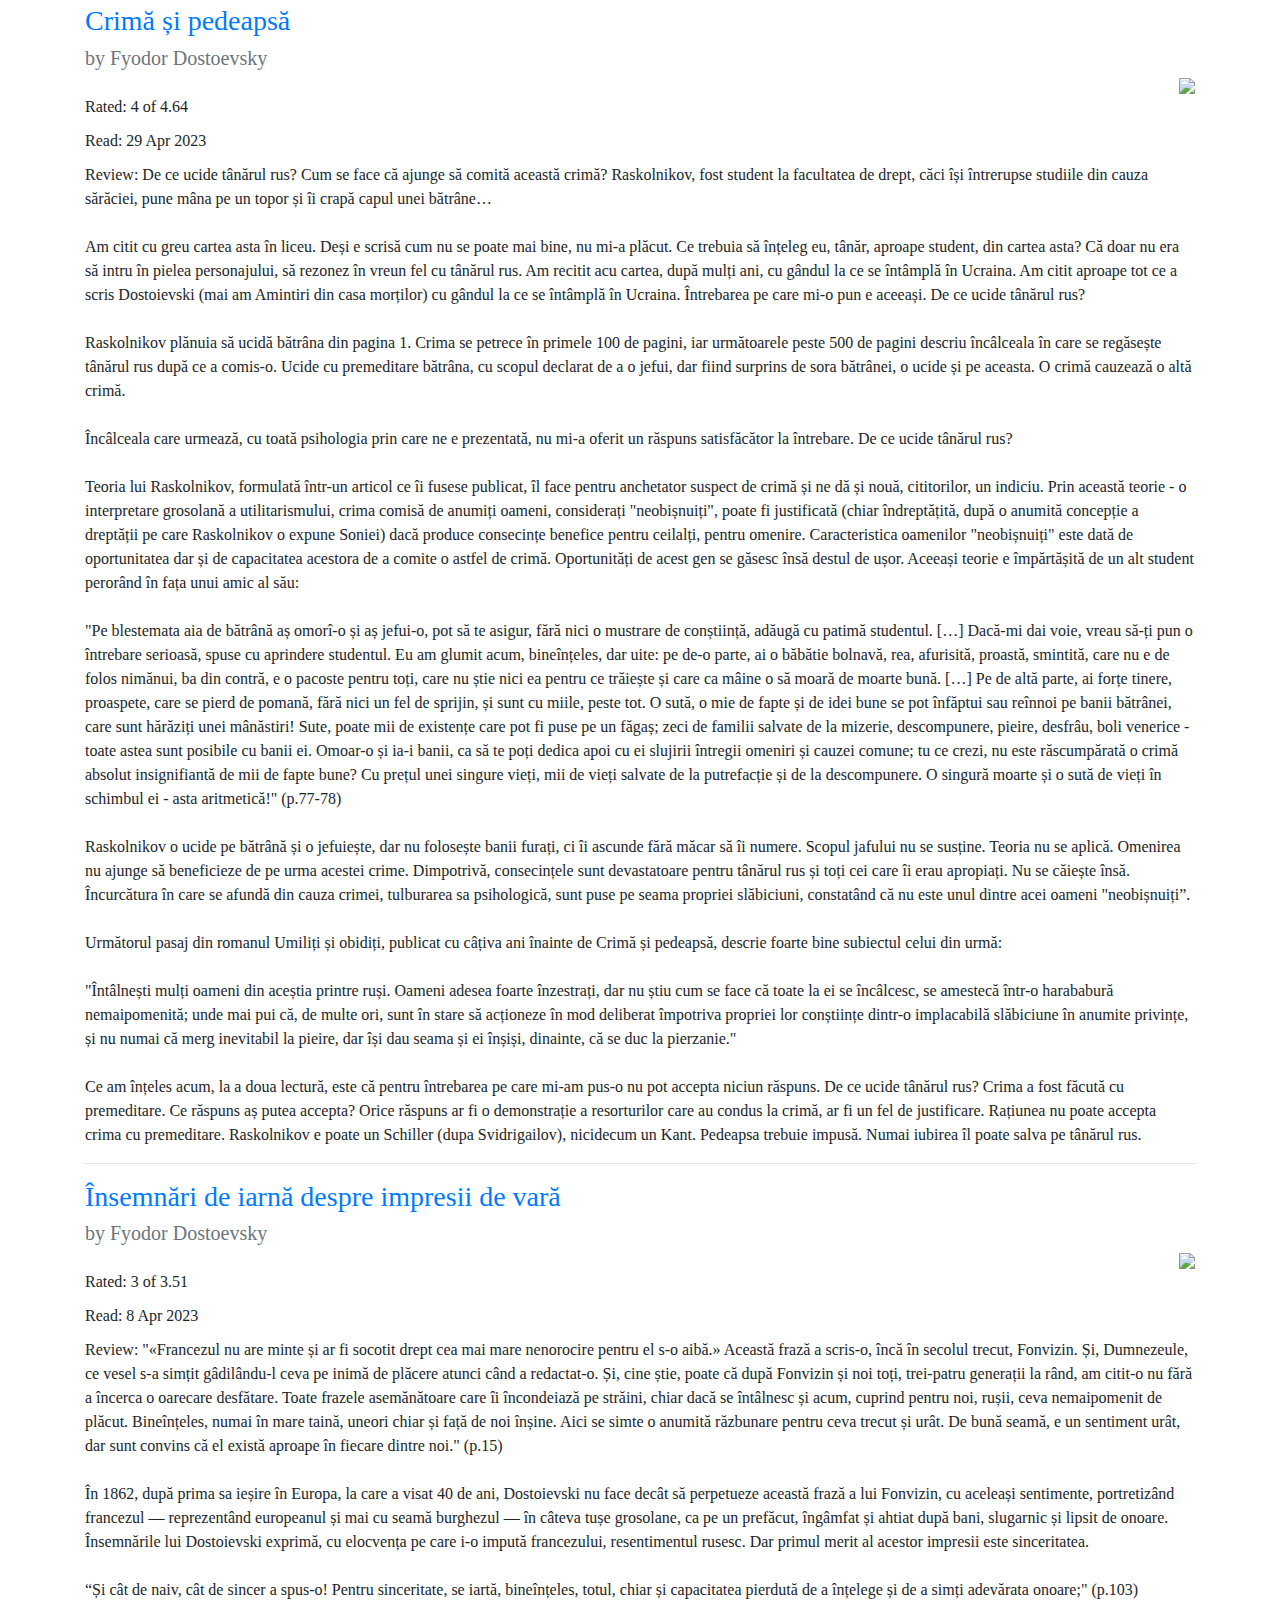
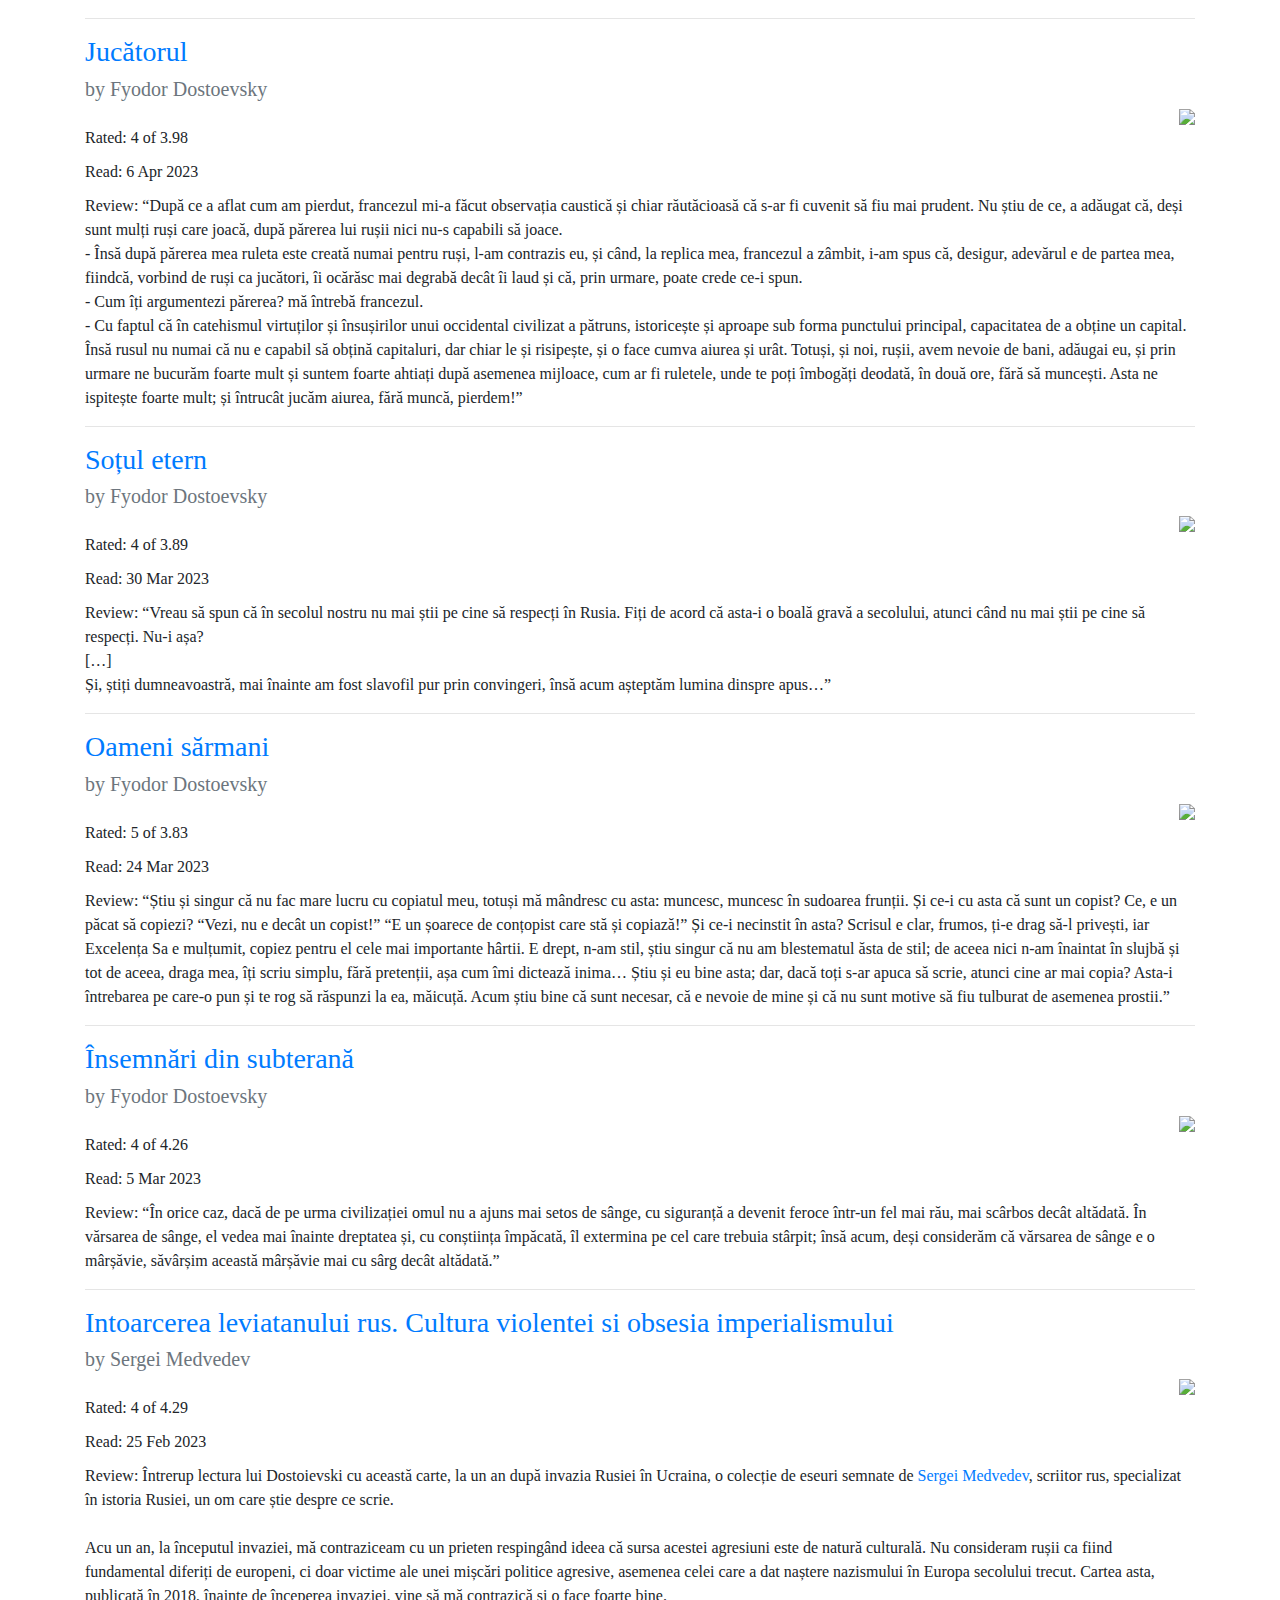
==== commit 2bf21f8e: "New year new shelf 2025" ====
--- a/index.html
+++ b/index.html
@@ -33,7 +33,8 @@
         6: ["2021", "data/2021.rss", "2021"],
         7: ["2022", "data/2022.rss", "2022"],
         8: ["2023", "data/2023.rss", "2023"],
-        9: ["2024", corsProxy("https%3A%2F%2Fwww.goodreads.com%2Freview%2Flist_rss%2F7653898%3Fkey%3DjKRjunRbdCP3r1O6CxQ4kJxlqobeeQw9tjQc2JtmMLqhFJBa%26shelf%3D2023"), "2023"]
+        9: ["2024", "data/2024.rss", "2024"],
+        10: ["2025", corsProxy("https%3A%2F%2Fwww.goodreads.com%2Freview%2Flist_rss%2F7653898%3Fkey%3DjKRjunRbdCP3r1O6CxQ4kJxlqobeeQw9tjQc2JtmMLqhFJBa%26shelf%3D2025"), "2025"]
       }
     </script>
   </head>
@@ -58,6 +59,9 @@
         <ul class="nav nav-pills nav-justified">
           <li id="item-currently" class="nav-item">
             <a class="nav-link" href="#currently">Reading</a>
+          </li>
+          <li id="item-2025" class="nav-item">
+            <a class="nav-link" href="#2025">2025</a>
           </li>
           <li id="item-2024" class="nav-item">
             <a class="nav-link" href="#2024">2024</a>
@@ -97,6 +101,7 @@
 
     <div id="sections" class="container">
       <div id="currently" class="section"></div>
+      <div id="2025" class="section"></div>
       <div id="2024" class="section"></div>
       <div id="2023" class="section"></div>
       <div id="2022" class="section"></div>
